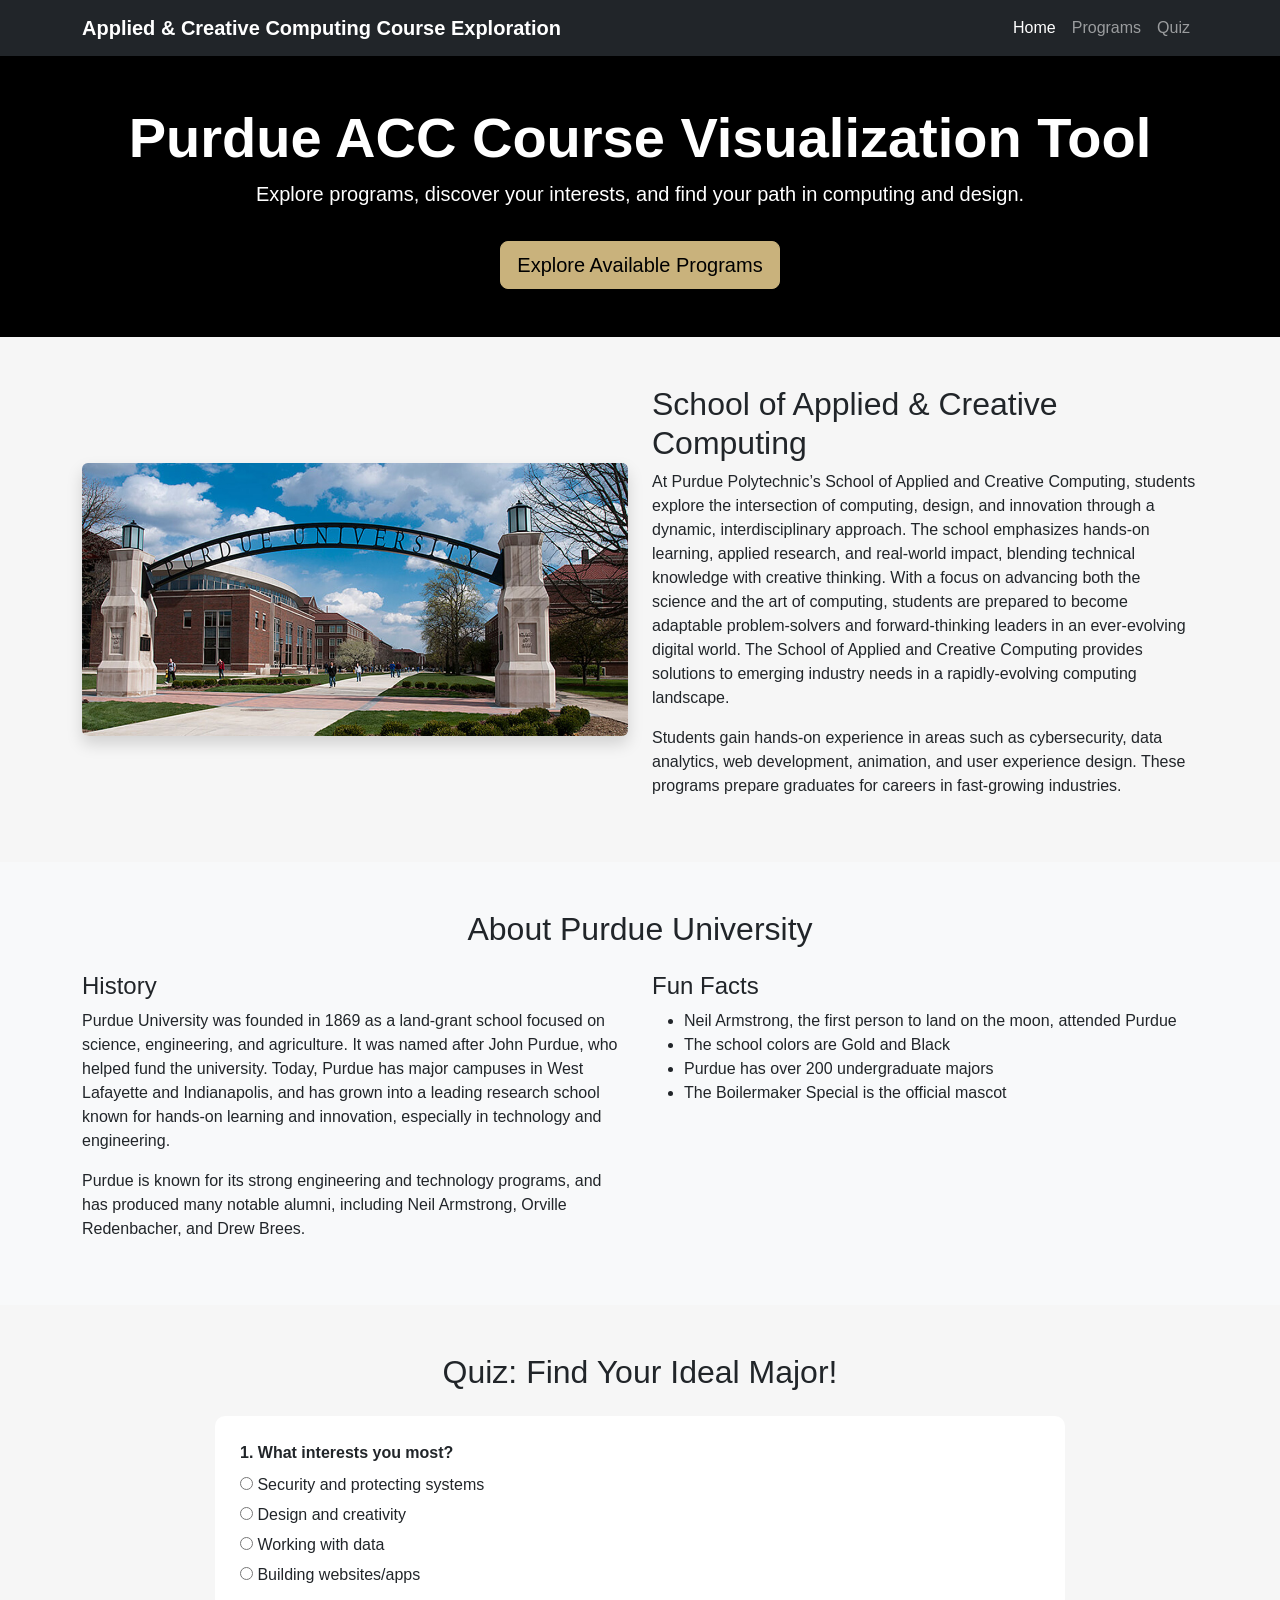
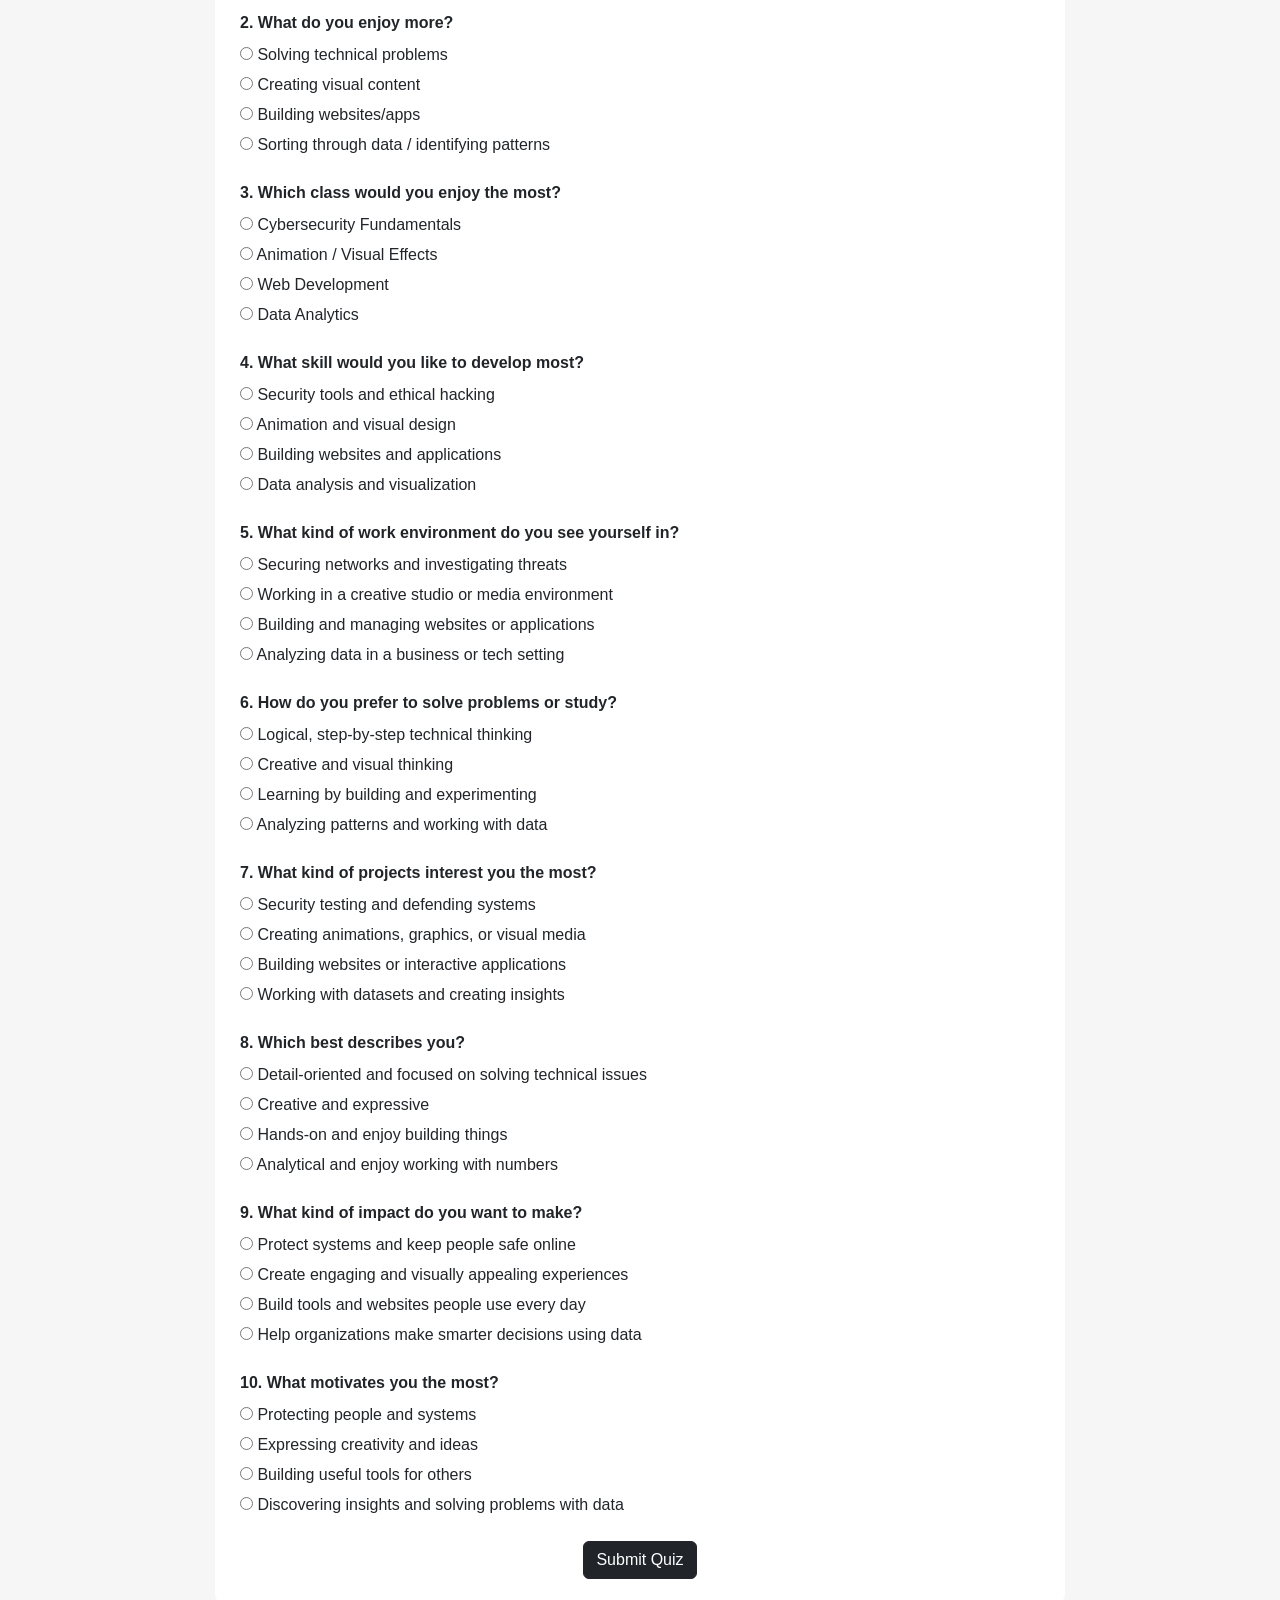
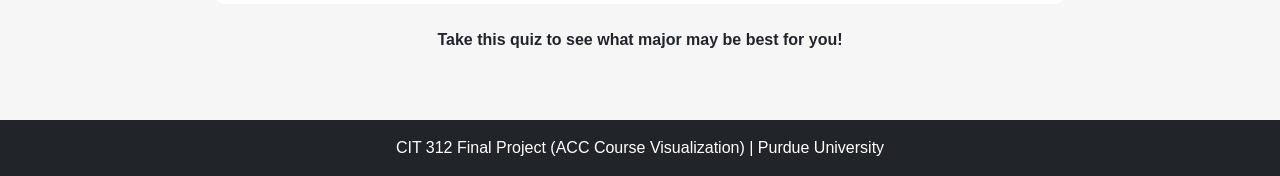
==== index.html @ 46ee0a40 "Final" ====
<!doctype html>
    <html lang="en">
    <head>
    <meta charset="utf-8">
    <meta name="viewport" content="width=device-width, initial-scale=1">
    <title>Purdue ACC Programs | Home</title>

    <link href="https://cdn.jsdelivr.net/npm/bootstrap@5.3.3/dist/css/bootstrap.min.css" rel="stylesheet">

    <link rel="stylesheet" href="styles.css">

    <!-- Favicon -->
    <link rel="icon" type="image/png" href="images/favicon.png">
    </head>

    <body>

    <header>
    <nav class="navbar navbar-expand-lg navbar-dark bg-dark" aria-label="Main navigation">
        <div class="container">
        <a class="navbar-brand" href="index.html">Applied & Creative Computing Course Exploration</a>

        <button class="navbar-toggler" type="button" data-bs-toggle="collapse" data-bs-target="#navMenu"
            aria-controls="navMenu" aria-expanded="false" aria-label="Toggle navigation">
            <span class="navbar-toggler-icon"></span>
        </button>

        <div class="collapse navbar-collapse" id="navMenu">
            <ul class="navbar-nav ms-auto">
            <li class="nav-item"><a class="nav-link active" href="index.html">Home</a></li>
            <li class="nav-item"><a class="nav-link" href="programs.html">Programs</a></li>
            <li class="nav-item"><a class="nav-link" href="#quiz">Quiz</a></li>
            </ul>
        </div>
        </div>
    </nav>
    </header>

    <main>

    <!--hero-->
    <section class="hero text-white text-center py-5">
    <div class="container">
        <h1 class="display-4 fw-bold">Purdue ACC Course Visualization Tool</h1>
        <p class="lead">
        Explore programs, discover your interests, and find your path in computing and design.
        </p>
        <a href="programs.html" class="btn btn-warning btn-lg mt-3">Explore Available Programs</a>
    </div>
    </section>

    <!--About ACC -->
    <section class="py-5">
    <div class="container">
        <div class="row align-items-center">

        <div class="col-md-6">
            <img src="images/purdue_campus.jpg" class="img-fluid rounded shadow"
            alt="campus">
        </div>

        <div class="col-md-6">
            <h2>School of Applied & Creative Computing</h2>
            <p>
            At Purdue Polytechnic’s School of Applied and Creative Computing, students explore the intersection of computing, design, 
            and innovation through a dynamic, interdisciplinary approach. The school emphasizes hands-on learning, applied research, and real-world impact, 
            blending technical knowledge with creative thinking. With a focus on advancing both the science and the art of computing, students are prepared to become adaptable problem-solvers and 
            forward-thinking leaders in an ever-evolving digital world. The School of 
            Applied and Creative Computing provides solutions to emerging industry needs in a rapidly-evolving computing landscape.
            </p>
            <p>
            Students gain hands-on experience in areas such as cybersecurity, data analytics,
            web development, animation, and user experience design. These programs prepare
            graduates for careers in fast-growing industries.
            </p>
        </div>

        </div>
    </div>
    </section>

    <!--History of Purdue Section-->
    <section class="py-5 bg-light">
    <div class="container">
        <h2 class="text-center mb-4">About Purdue University</h2>

        <div class="row">

        <div class="col-md-6">
            <h4>History</h4>
            <p>
            Purdue University was founded in 1869 as a land-grant school focused on science, engineering, and agriculture. 
            It was named after John Purdue, who helped fund the university. Today, Purdue has major campuses in West Lafayette and Indianapolis, and has grown into a leading 
            research school known for hands-on learning and innovation, especially in technology and engineering.
            </p>
            <p>
            Purdue is known for its strong engineering and technology programs,
            and has produced many notable alumni, including Neil Armstrong, Orville Redenbacher, and Drew Brees.
            </p>
        </div>

        <div class="col-md-6">
            <h4>Fun Facts</h4>
            <ul>
            <li>Neil Armstrong, the first person to land on the moon, attended Purdue</li>
            <li>The school colors are Gold and Black</li>
            <li>Purdue has over 200 undergraduate majors</li>
            <li>The Boilermaker Special is the official mascot</li>
            </ul>
        </div>

        </div>
    </div>
    </section>

    <!-- QUIZ -->
    <section id="quiz" class="py-5">
    <div class="container">
        <h2 class="text-center mb-4">Quiz: Find Your Ideal Major!</h2>

        <form id="quizForm">

            <!-- Q1 -->
            <div class="mb-4">
                <label class="form-label">1. What interests you most?</label>
                <div>
                    <label class="d-block">
                        <input type="radio" name="q1" value="cyber" required> Security and protecting systems
                        </label>
                        <label class="d-block">
                        <input type="radio" name="q1" value="design"> Design and creativity
                        </label>
                        <label class="d-block">
                        <input type="radio" name="q1" value="data"> Working with data
                        </label>
                        <label class="d-block">
                        <input type="radio" name="q1" value="web"> Building websites/apps
                    </label>
                </div>
            </div>

            <!-- Q2 -->
            <div class="mb-4">
                <label class="form-label">2. What do you enjoy more?</label>
                <div>
                    <label class="d-block">
                        <input type="radio" name="q2" value="cyber" required> Solving technical problems
                        </label>
                        <label class="d-block">
                        <input type="radio" name="q2" value="design"> Creating visual content
                        </label>
                        <label class="d-block">
                        <input type="radio" name="q2" value="web"> Building websites/apps
                        </label>
                        <label class="d-block">
                        <input type="radio" name="q2" value="data"> Sorting through data / identifying patterns
                    </label>
                </div>
            </div>

            <!-- Q3 -->
            <div class="mb-4">
                <label class="form-label">3. Which class would you enjoy the most?</label>
                <div>
                    <label class="d-block">
                        <input type="radio" name="q3" value="cyber" required> Cybersecurity Fundamentals
                        </label>
                        <label class="d-block">
                        <input type="radio" name="q3" value="design"> Animation / Visual Effects
                        </label>
                        <label class="d-block">
                        <input type="radio" name="q3" value="web"> Web Development
                        </label>
                        <label class="d-block">
                        <input type="radio" name="q3" value="data"> Data Analytics
                    </label>
                </div>
            </div>

            <!-- Q4 -->
            <div class="mb-4">
                <label class="form-label">4. What skill would you like to develop most?</label>
                <div>
                    <label class="d-block">
                        <input type="radio" name="q4" value="cyber" required> Security tools and ethical hacking
                        </label>
                        <label class="d-block">
                        <input type="radio" name="q4" value="design"> Animation and visual design
                        </label>
                        <label class="d-block">
                        <input type="radio" name="q4" value="web"> Building websites and applications
                        </label>
                        <label class="d-block">
                        <input type="radio" name="q4" value="data"> Data analysis and visualization
                    </label>
                </div>
            </div>

            <!-- Q5 -->
            <div class="mb-4">
                <label class="form-label">5. What kind of work environment do you see yourself in?</label>
                <div>
                    <label class="d-block">
                        <input type="radio" name="q5" value="cyber" required> Securing networks and investigating threats
                        </label>
                        <label class="d-block">
                        <input type="radio" name="q5" value="design"> Working in a creative studio or media environment
                        </label>
                        <label class="d-block">
                        <input type="radio" name="q5" value="web"> Building and managing websites or applications
                        </label>
                        <label class="d-block">
                        <input type="radio" name="q5" value="data"> Analyzing data in a business or tech setting
                    </label>
                </div>
            </div>

            <!-- Q6 -->
            <div class="mb-4">
                <label class="form-label">6. How do you prefer to solve problems or study?</label>
                <div>
                    <label class="d-block">
                        <input type="radio" name="q6" value="cyber" required> Logical, step-by-step technical thinking
                        </label>
                        <label class="d-block">
                        <input type="radio" name="q6" value="design"> Creative and visual thinking
                        </label>
                        <label class="d-block">
                        <input type="radio" name="q6" value="web"> Learning by building and experimenting
                        </label>
                        <label class="d-block">
                        <input type="radio" name="q6" value="data"> Analyzing patterns and working with data
                    </label>
                </div>
            </div>

            <!-- Q7 -->
            <div class="mb-4">
                <label class="form-label">7. What kind of projects interest you the most?</label>
                <div>
                    <label class="d-block">
                        <input type="radio" name="q7" value="cyber" required> Security testing and defending systems
                        </label>
                        <label class="d-block">
                        <input type="radio" name="q7" value="design"> Creating animations, graphics, or visual media
                        </label>
                        <label class="d-block">
                        <input type="radio" name="q7" value="web"> Building websites or interactive applications
                        </label>
                        <label class="d-block">
                        <input type="radio" name="q7" value="data"> Working with datasets and creating insights
                    </label>
                </div>
            </div>

            <!-- Q8 -->
            <div class="mb-4">
                <label class="form-label">8. Which best describes you?</label>
                <div>
                    <label class="d-block">
                        <input type="radio" name="q8" value="cyber" required> Detail-oriented and focused on solving technical issues
                        </label>
                        <label class="d-block">
                        <input type="radio" name="q8" value="design"> Creative and expressive
                        </label>
                        <label class="d-block">
                        <input type="radio" name="q8" value="web"> Hands-on and enjoy building things
                        </label>
                        <label class="d-block">
                        <input type="radio" name="q8" value="data"> Analytical and enjoy working with numbers
                    </label>
                </div>
            </div>

            <!-- Q9 -->
            <div class="mb-4">
                <label class="form-label">9. What kind of impact do you want to make?</label>
                <div>
                    <label class="d-block">
                        <input type="radio" name="q9" value="cyber" required> Protect systems and keep people safe online
                        </label>
                        <label class="d-block">
                        <input type="radio" name="q9" value="design"> Create engaging and visually appealing experiences
                        </label>
                        <label class="d-block">
                        <input type="radio" name="q9" value="web"> Build tools and websites people use every day
                        </label>
                        <label class="d-block">
                        <input type="radio" name="q9" value="data"> Help organizations make smarter decisions using data
                    </label>
                </div>
            </div>

            <!-- Q10 -->
            <div class="mb-4">
                <label class="form-label">10. What motivates you the most?</label>
                <div>
                    <label class="d-block">
                        <input type="radio" name="q10" value="cyber" required> Protecting people and systems
                        </label>
                        <label class="d-block">
                        <input type="radio" name="q10" value="design"> Expressing creativity and ideas
                        </label>
                        <label class="d-block">
                        <input type="radio" name="q10" value="web"> Building useful tools for others
                        </label>
                        <label class="d-block">
                        <input type="radio" name="q10" value="data"> Discovering insights and solving problems with data
                    </label>
                </div>
            </div>

            <div class="text-center">
                <button type="button" class="btn btn-dark" onclick="calculateResult()">
                    Submit Quiz
                </button>
            </div>
        </form>

<div id="result" class="mt-4 text-center fw-bold">
    Take this quiz to see what major may be best for you!
</div>

    </div>
    </section>

    </main>

    <footer class="bg-dark text-white text-center py-3">
    <p class="mb-0">CIT 312 Final Project (ACC Course Visualization) | Purdue University</p>
    </footer>

    <script src="https://cdn.jsdelivr.net/npm/bootstrap@5.3.3/dist/js/bootstrap.bundle.min.js"></script>

    <script src="script.js"></script>

    </body>
    </html>
---- styles.css ----
body {
    font-family: Arial, Helvetica, sans-serif;
    background-color: #f6f6f6;
    }

    .hero,
    .program-hero {
    background-color: #000000;
    }

    .navbar-brand {
    font-weight: bold;
    }

    .btn-warning {
    background-color: #c9b27c;
    border-color: #c9b27c;
    color: #000000;
    }

    .btn-warning:hover {
    background-color: #b8a36f;
    border-color: #b8a36f;
    color: #000000;
    }

    img {
    max-width: 100%;
    }

    #quizForm {
    max-width: 850px;
    margin: auto;
    background-color: white;
    padding: 25px;
    border-radius: 10px;
    }

    .form-label {
    font-weight: bold;
    }

    label.d-block {
    margin-bottom: 6px;
    }

    #result {
    max-width: 850px;
    margin: auto;
    }

    .program-img {
    width: 100%;
    height: 165px;
    object-fit: cover;
    border-radius: 8px;
    margin-bottom: 15px;
    }

    .flip-card {
    height: 420px;
    perspective: 1000px;
    margin-bottom: 20px;
    }

    .flip-card-inner {
    position: relative;
    width: 100%;
    height: 100%;
    transition: transform 0.6s;
    transform-style: preserve-3d;
    }

    .flip-card:hover .flip-card-inner {
    transform: rotateY(180deg);
    }

    .flip-card-front,
    .flip-card-back {
    position: absolute;
    width: 100%;
    height: 100%;
    padding: 18px;
    border-radius: 10px;
    backface-visibility: hidden;
    background-color: white;
    border: 1px solid #dddddd;
    }

    .flip-card-front {
    text-align: center;
    }

    .flip-card-back {
    transform: rotateY(180deg);
    overflow-y: auto;
    background-color: #f8f8f8;
    }

    .flip-card h3 {
    font-size: 1.2rem;
    }

    .flip-card h4 {
    font-size: 1.1rem;
    }

    .flip-card ul {
    padding-left: 20px;
    }

    footer {
    margin-top: 20px;
    }
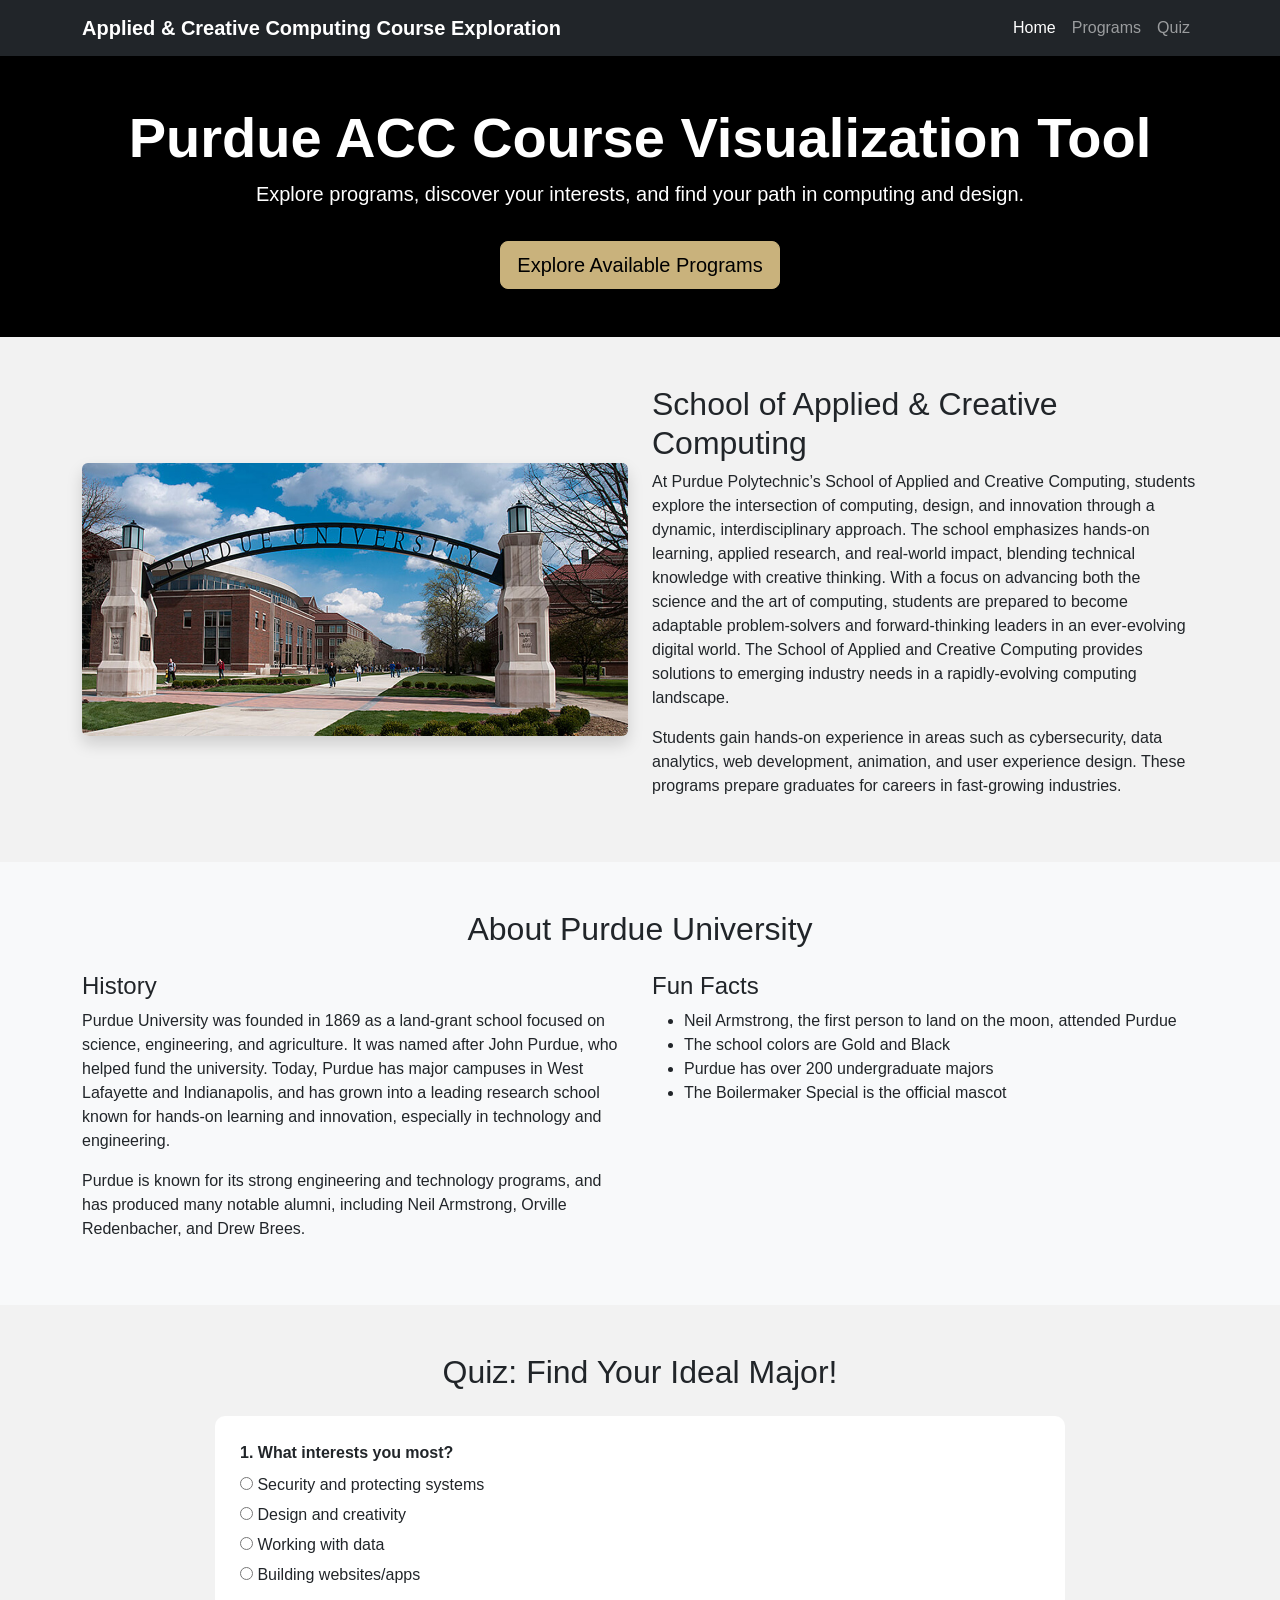
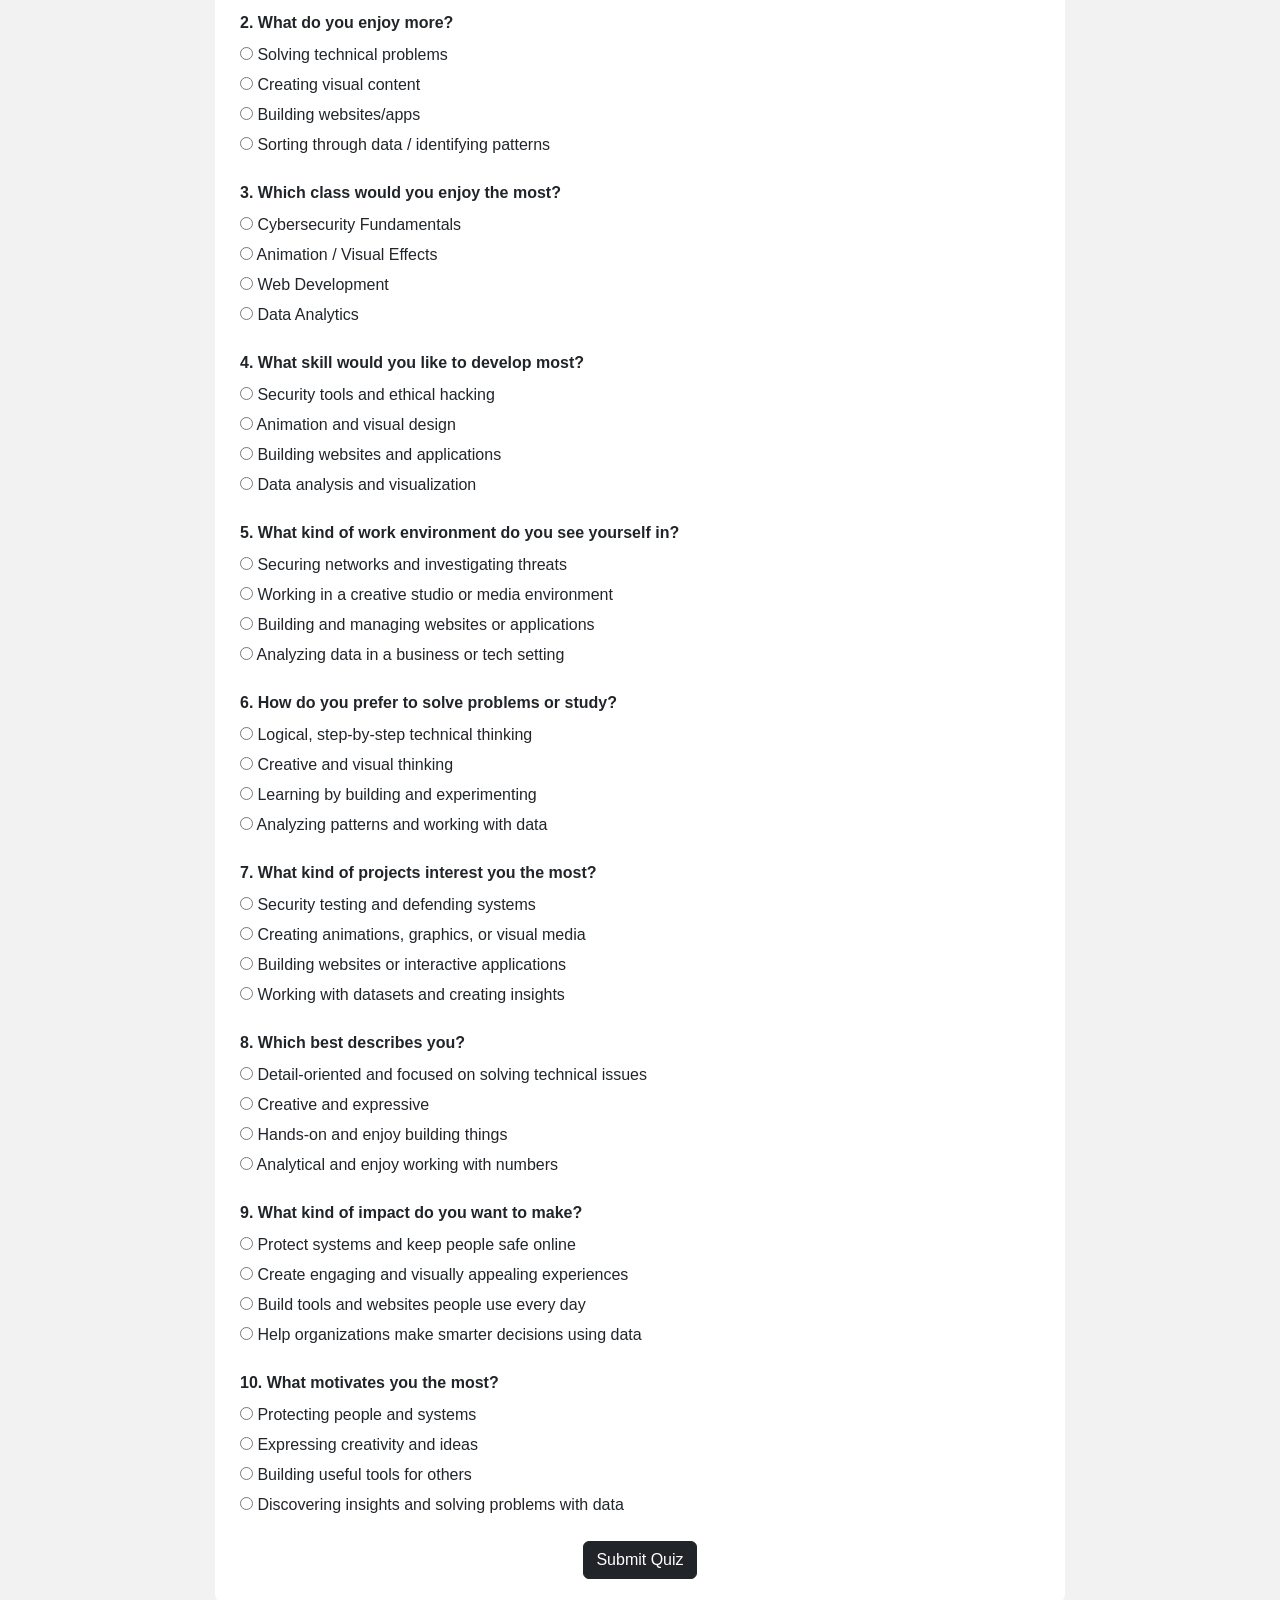
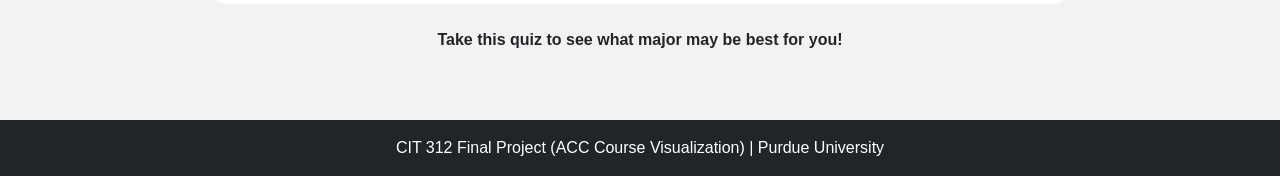
==== commit df9319bc: "changes" ====
--- a/index.html
+++ b/index.html
@@ -10,7 +10,7 @@
     <link rel="stylesheet" href="styles.css">
 
     <!-- Favicon -->
-    <link rel="icon" type="image/png" href="images/favicon.png">
+    <link rel="icon" type="image/png" href="images/favicon.ico">
     </head>
 
     <body>
--- a/styles.css
+++ b/styles.css
@@ -1,6 +1,6 @@
     body {
     font-family: Arial, Helvetica, sans-serif;
-    background-color: #f6f6f6;
+    background-color: #f2f2f2;
     }
 
     .hero,
@@ -84,7 +84,8 @@
     border-radius: 10px;
     backface-visibility: hidden;
     background-color: white;
-    border: 1px solid #dddddd;
+    border: 1px solid #cfcfcf;
+    box-shadow: 0 4px 10px rgba(0, 0, 0, 0.15);
     }
 
     .flip-card-front {
@@ -94,15 +95,21 @@
     .flip-card-back {
     transform: rotateY(180deg);
     overflow-y: auto;
-    background-color: #f8f8f8;
+    background-color: #f3f3f3;
     }
 
     .flip-card h3 {
-    font-size: 1.2rem;
+    font-size: 1.3rem;
+    font-weight: 700;
+    text-align: center;
+    margin-top: 10px;
     }
 
     .flip-card h4 {
-    font-size: 1.1rem;
+    font-size: 1.3rem;
+    text-align: center;
+    font-weight: 600;
+    margin-bottom: 10px;
     }
 
     .flip-card ul {
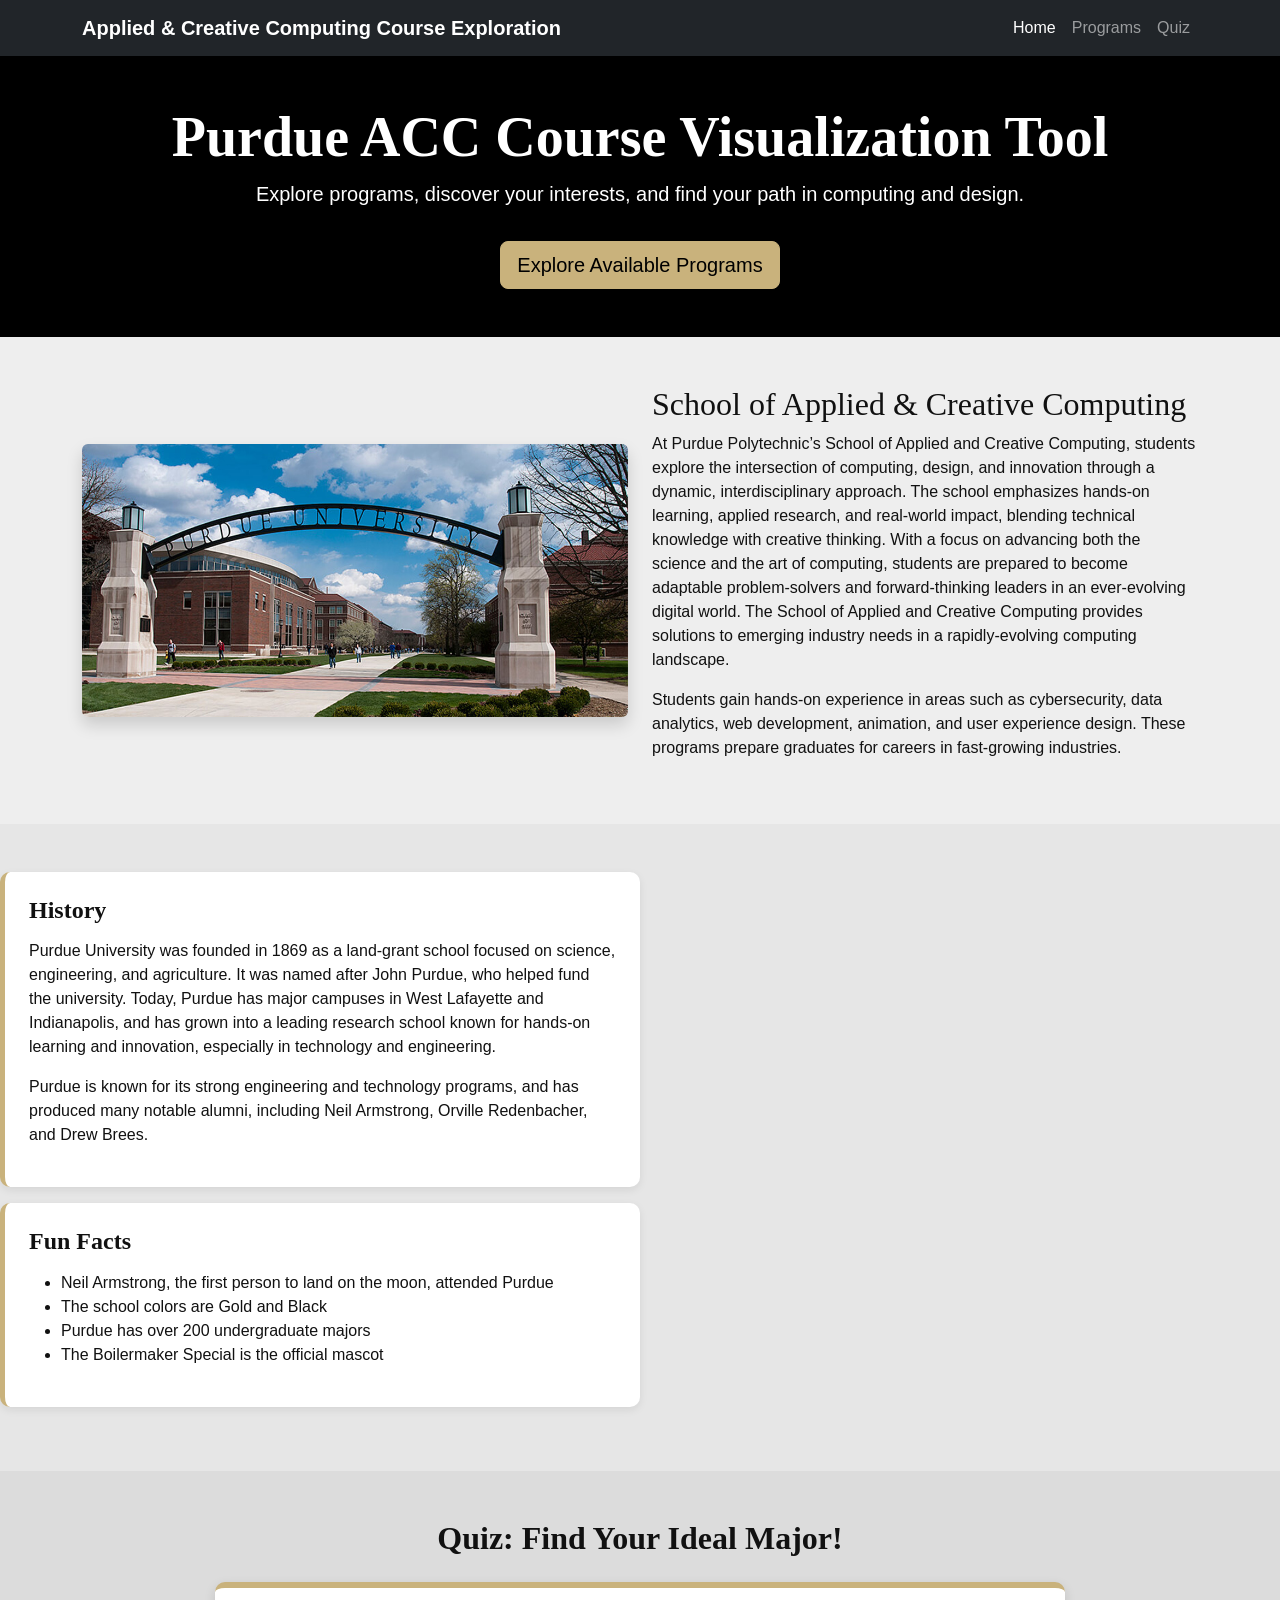
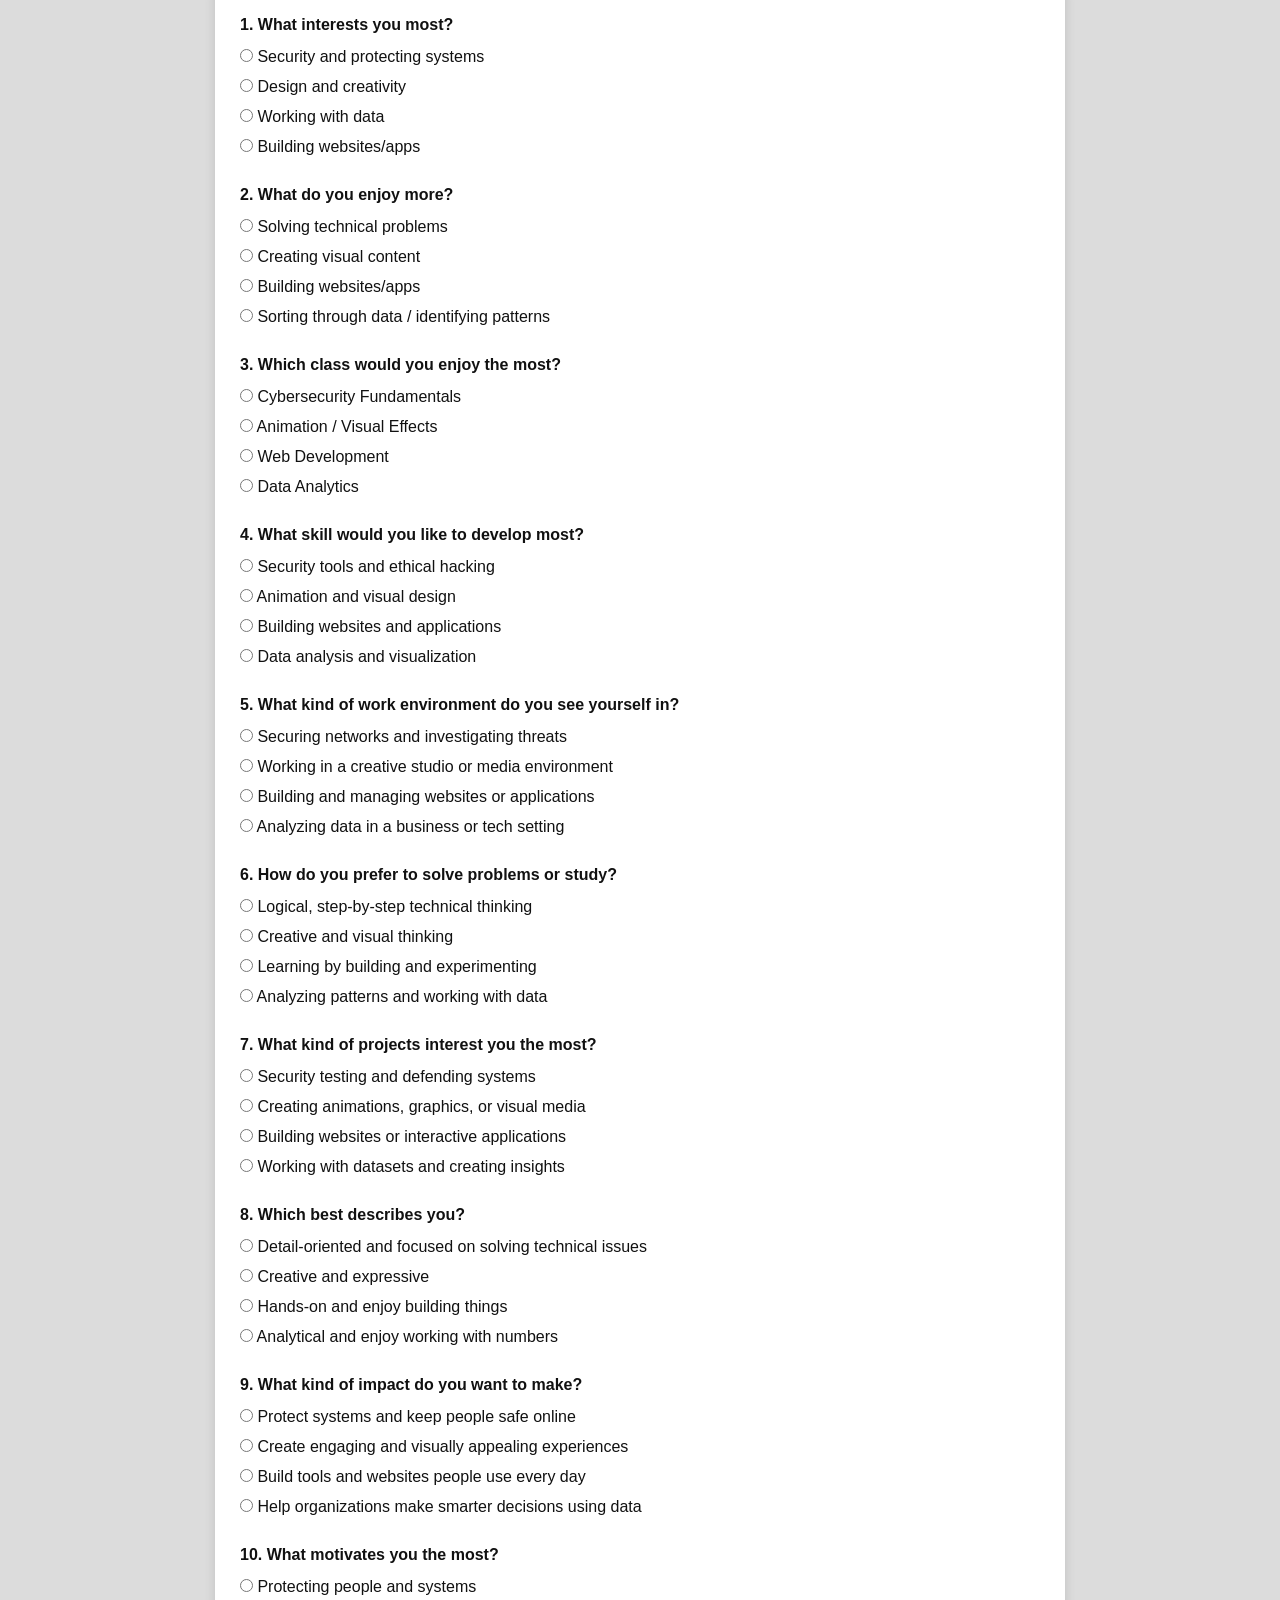
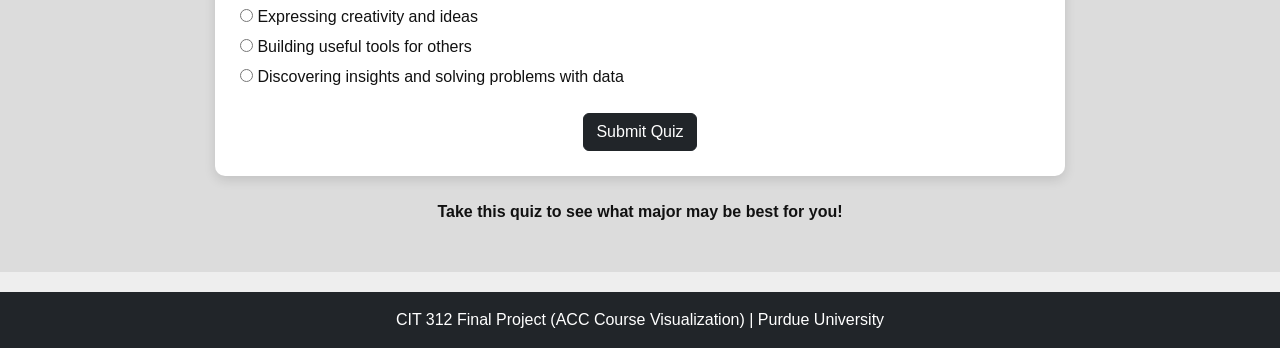
==== commit 52ee639e: "needs outlines" ====
--- a/index.html
+++ b/index.html
@@ -81,36 +81,32 @@
 
     <!--History of Purdue Section-->
     <section class="py-5 bg-light">
-    <div class="container">
-        <h2 class="text-center mb-4">About Purdue University</h2>
-
-        <div class="row">
-
-        <div class="col-md-6">
-            <h4>History</h4>
-            <p>
-            Purdue University was founded in 1869 as a land-grant school focused on science, engineering, and agriculture. 
-            It was named after John Purdue, who helped fund the university. Today, Purdue has major campuses in West Lafayette and Indianapolis, and has grown into a leading 
-            research school known for hands-on learning and innovation, especially in technology and engineering.
-            </p>
-            <p>
-            Purdue is known for its strong engineering and technology programs,
-            and has produced many notable alumni, including Neil Armstrong, Orville Redenbacher, and Drew Brees.
-            </p>
-        </div>
-
-        <div class="col-md-6">
-            <h4>Fun Facts</h4>
-            <ul>
-            <li>Neil Armstrong, the first person to land on the moon, attended Purdue</li>
-            <li>The school colors are Gold and Black</li>
-            <li>Purdue has over 200 undergraduate majors</li>
-            <li>The Boilermaker Special is the official mascot</li>
-            </ul>
-        </div>
-
-        </div>
-    </div>
+        <div class="col-md-6 mb-3">
+            <div class="info-box">
+                <h4>History</h4>
+                <p>
+                Purdue University was founded in 1869 as a land-grant school focused on science, engineering, and agriculture. 
+                It was named after John Purdue, who helped fund the university. Today, Purdue has major campuses in West Lafayette and Indianapolis, and has grown into a leading 
+                research school known for hands-on learning and innovation, especially in technology and engineering.
+                </p>
+                <p>
+                Purdue is known for its strong engineering and technology programs,
+                and has produced many notable alumni, including Neil Armstrong, Orville Redenbacher, and Drew Brees.
+                </p>
+            </div>
+        </div>
+
+        <div class="col-md-6 mb-3">
+            <div class="info-box">
+                <h4>Fun Facts</h4>
+                <ul>
+                    <li>Neil Armstrong, the first person to land on the moon, attended Purdue</li>
+                    <li>The school colors are Gold and Black</li>
+                    <li>Purdue has over 200 undergraduate majors</li>
+                    <li>The Boilermaker Special is the official mascot</li>
+                </ul>
+            </div>
+        </div>
     </section>
 
     <!-- QUIZ -->
--- a/styles.css
+++ b/styles.css
@@ -1,6 +1,15 @@
     body {
     font-family: Arial, Helvetica, sans-serif;
-    background-color: #f2f2f2;
+    background-color: #eeeeee;
+    color: #111111;
+    }
+
+    h1, h2, h3, h4 {
+    font-family: Georgia, "Times New Roman", serif;
+    }
+
+    p, li, label {
+    font-family: Arial, Helvetica, sans-serif;
     }
 
     .hero,
@@ -28,12 +37,41 @@
     max-width: 100%;
     }
 
+    .bg-light {
+    background-color: #e6e6e6 !important;
+    }
+
+    .info-box {
+    background-color: white;
+    padding: 24px;
+    border-radius: 10px;
+    border-left: 5px solid #c9b27c;
+    height: 100%;
+    box-shadow: 0 3px 8px rgba(0, 0, 0, 0.08);
+    }
+
+    .info-box h4 {
+    font-weight: bold;
+    margin-bottom: 15px;
+    }
+
+    #quiz {
+    background-color: #dcdcdc;
+    }
+
+    #quiz h2 {
+    font-weight: bold;
+    margin-bottom: 25px;
+    }
+
     #quizForm {
     max-width: 850px;
     margin: auto;
     background-color: white;
     padding: 25px;
     border-radius: 10px;
+    border-top: 6px solid #c9b27c;
+    box-shadow: 0 4px 12px rgba(0, 0, 0, 0.12);
     }
 
     .form-label {
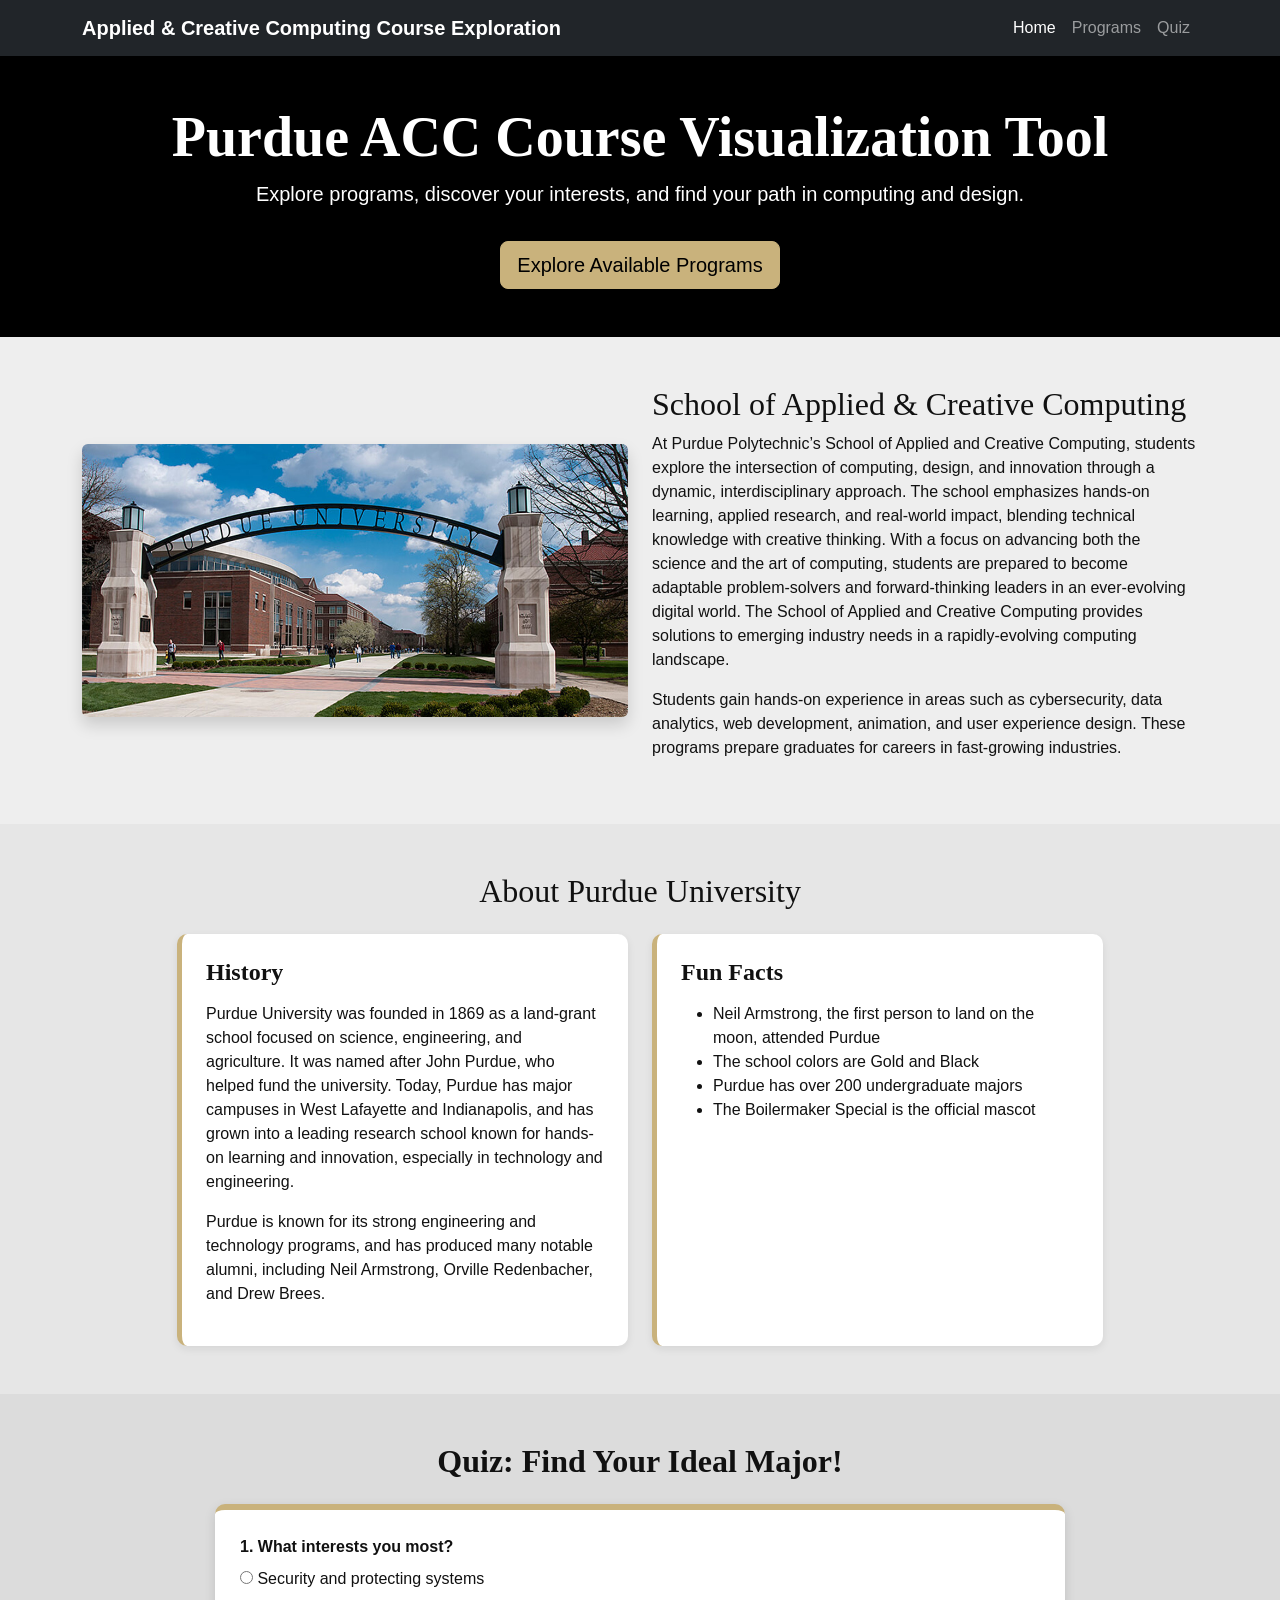
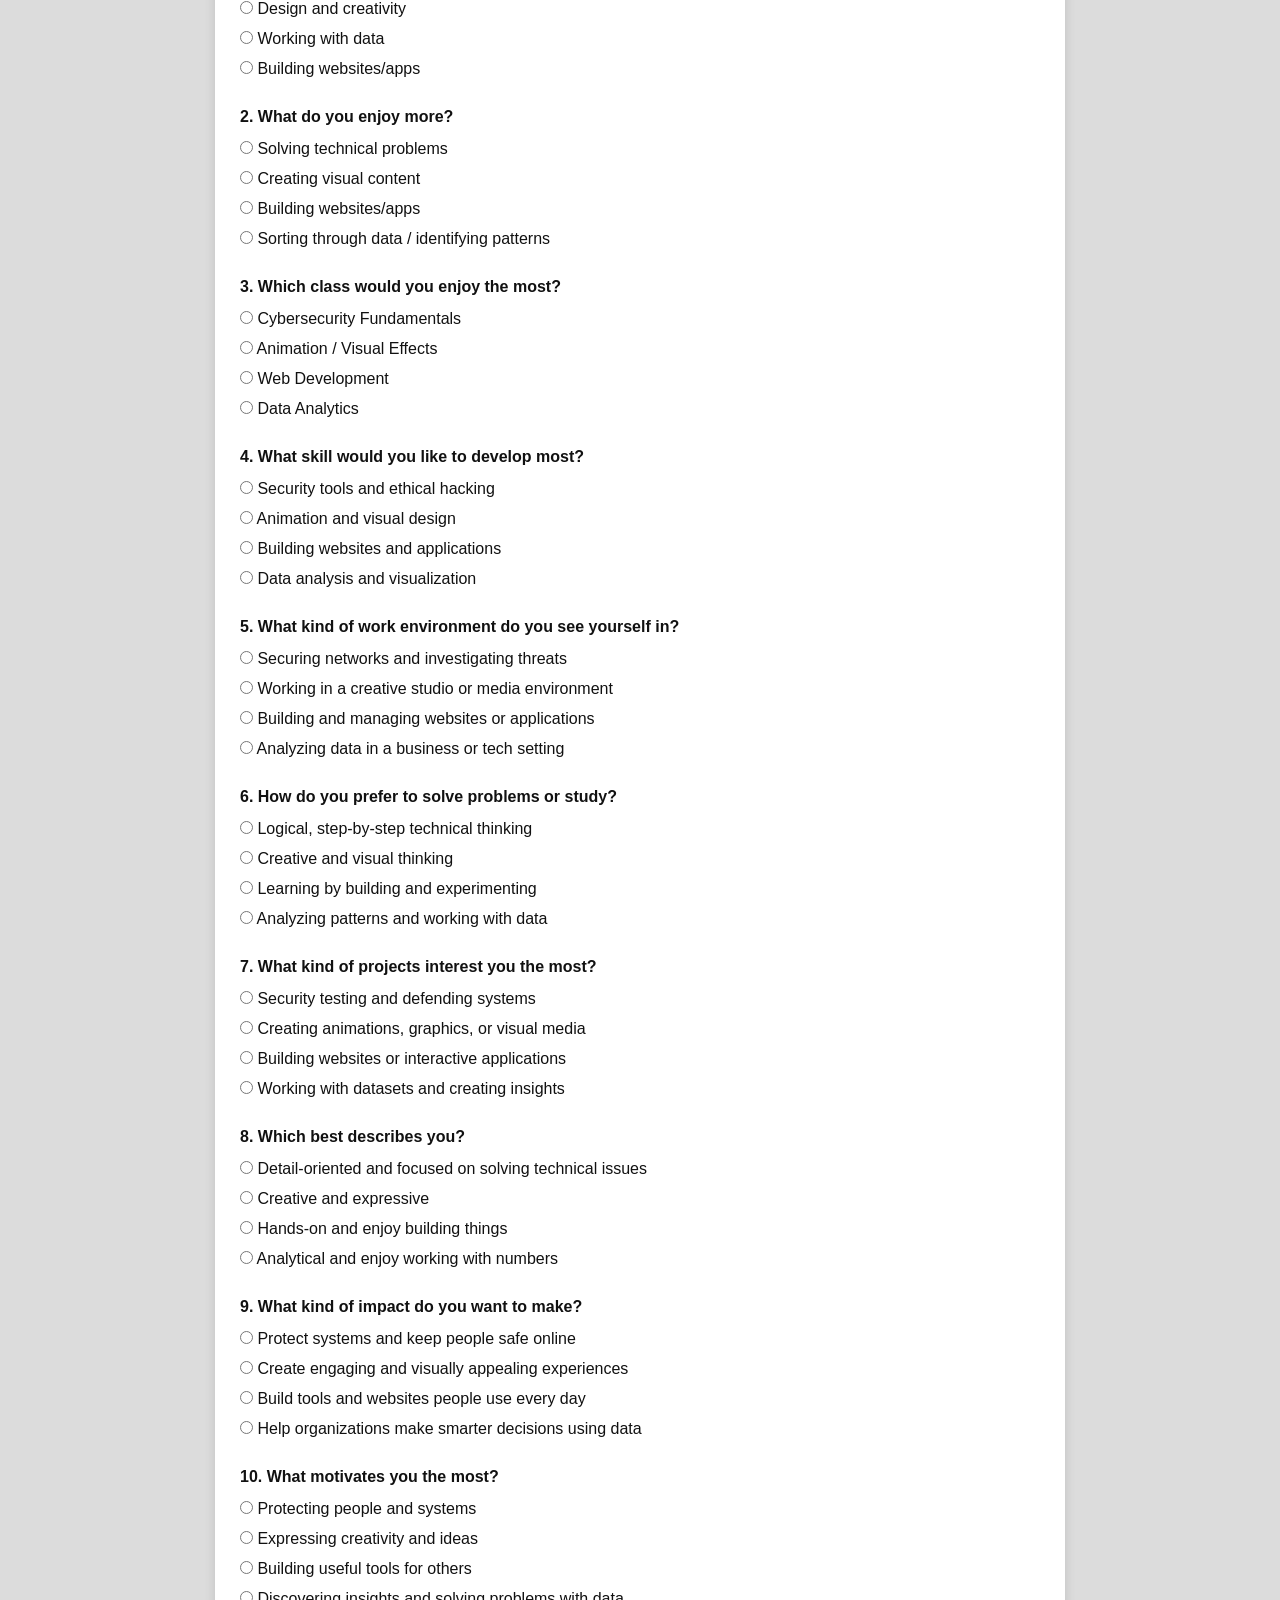
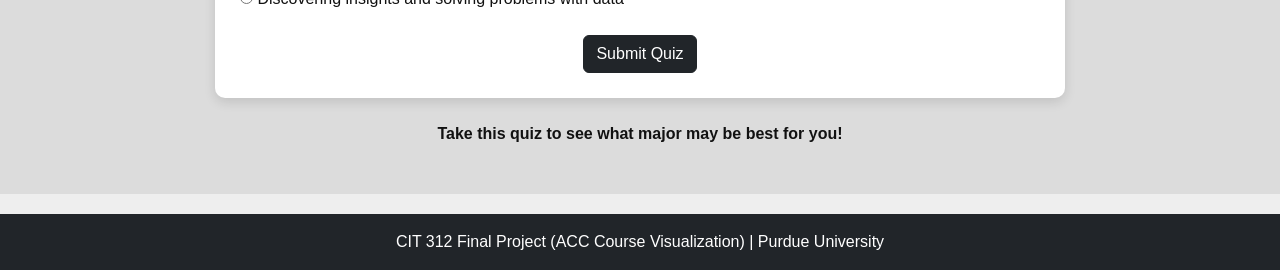
==== commit 04df5174: "spacing" ====
--- a/index.html
+++ b/index.html
@@ -1,334 +1,425 @@
-    <!doctype html>
-    <html lang="en">
+<!doctype html>
+<html lang="en">
     <head>
-    <meta charset="utf-8">
-    <meta name="viewport" content="width=device-width, initial-scale=1">
-    <title>Purdue ACC Programs | Home</title>
-
-    <link href="https://cdn.jsdelivr.net/npm/bootstrap@5.3.3/dist/css/bootstrap.min.css" rel="stylesheet">
-
-    <link rel="stylesheet" href="styles.css">
-
-    <!-- Favicon -->
-    <link rel="icon" type="image/png" href="images/favicon.ico">
+        <meta charset="utf-8" />
+        <meta name="viewport" content="width=device-width, initial-scale=1" />
+        <title>Purdue ACC Programs | Home</title>
+
+        <link
+        href="https://cdn.jsdelivr.net/npm/bootstrap@5.3.3/dist/css/bootstrap.min.css"
+        rel="stylesheet"
+        />
+
+        <link rel="stylesheet" href="styles.css" />
+
+        <link rel="icon" type="image/png" href="images/favicon.ico" />
     </head>
 
     <body>
-
-    <header>
-    <nav class="navbar navbar-expand-lg navbar-dark bg-dark" aria-label="Main navigation">
-        <div class="container">
-        <a class="navbar-brand" href="index.html">Applied & Creative Computing Course Exploration</a>
-
-        <button class="navbar-toggler" type="button" data-bs-toggle="collapse" data-bs-target="#navMenu"
-            aria-controls="navMenu" aria-expanded="false" aria-label="Toggle navigation">
-            <span class="navbar-toggler-icon"></span>
-        </button>
-
-        <div class="collapse navbar-collapse" id="navMenu">
-            <ul class="navbar-nav ms-auto">
-            <li class="nav-item"><a class="nav-link active" href="index.html">Home</a></li>
-            <li class="nav-item"><a class="nav-link" href="programs.html">Programs</a></li>
-            <li class="nav-item"><a class="nav-link" href="#quiz">Quiz</a></li>
-            </ul>
-        </div>
-        </div>
-    </nav>
-    </header>
-
-    <main>
-
-    <!--hero-->
-    <section class="hero text-white text-center py-5">
-    <div class="container">
-        <h1 class="display-4 fw-bold">Purdue ACC Course Visualization Tool</h1>
-        <p class="lead">
-        Explore programs, discover your interests, and find your path in computing and design.
-        </p>
-        <a href="programs.html" class="btn btn-warning btn-lg mt-3">Explore Available Programs</a>
-    </div>
-    </section>
-
-    <!--About ACC -->
-    <section class="py-5">
-    <div class="container">
-        <div class="row align-items-center">
-
-        <div class="col-md-6">
-            <img src="images/purdue_campus.jpg" class="img-fluid rounded shadow"
-            alt="campus">
-        </div>
-
-        <div class="col-md-6">
-            <h2>School of Applied & Creative Computing</h2>
-            <p>
-            At Purdue Polytechnic’s School of Applied and Creative Computing, students explore the intersection of computing, design, 
-            and innovation through a dynamic, interdisciplinary approach. The school emphasizes hands-on learning, applied research, and real-world impact, 
-            blending technical knowledge with creative thinking. With a focus on advancing both the science and the art of computing, students are prepared to become adaptable problem-solvers and 
-            forward-thinking leaders in an ever-evolving digital world. The School of 
-            Applied and Creative Computing provides solutions to emerging industry needs in a rapidly-evolving computing landscape.
+        <header>
+        <nav
+            class="navbar navbar-expand-lg navbar-dark bg-dark"
+            aria-label="Main navigation">
+
+            <div class="container">
+            <a class="navbar-brand" href="index.html"
+                >Applied & Creative Computing Course Exploration</a>
+
+            <button
+                class="navbar-toggler"
+                type="button"
+                data-bs-toggle="collapse"
+                data-bs-target="#navMenu"
+                aria-controls="navMenu"
+                aria-expanded="false"
+                aria-label="Toggle navigation">
+                <span class="navbar-toggler-icon"></span>
+            </button>
+
+            <div class="collapse navbar-collapse" id="navMenu">
+                <ul class="navbar-nav ms-auto">
+                <li class="nav-item">
+                    <a class="nav-link active" href="index.html">Home</a>
+                </li>
+                <li class="nav-item">
+                    <a class="nav-link" href="programs.html">Programs</a>
+                </li>
+                <li class="nav-item">
+                    <a class="nav-link" href="#quiz">Quiz</a>
+                </li>
+                </ul>
+            </div>
+            </div>
+        </nav>
+        </header>
+
+        <main>
+        <!--hero-->
+        <section class="hero text-white text-center py-5">
+            <div class="container">
+            <h1 class="display-4 fw-bold">
+                Purdue ACC Course Visualization Tool
+            </h1>
+            <p class="lead">
+                Explore programs, discover your interests, and find your path in
+                computing and design.
             </p>
-            <p>
-            Students gain hands-on experience in areas such as cybersecurity, data analytics,
-            web development, animation, and user experience design. These programs prepare
-            graduates for careers in fast-growing industries.
-            </p>
-        </div>
-
-        </div>
-    </div>
-    </section>
-
-    <!--History of Purdue Section-->
-    <section class="py-5 bg-light">
-        <div class="col-md-6 mb-3">
-            <div class="info-box">
-                <h4>History</h4>
+            <a href="programs.html" class="btn btn-warning btn-lg mt-3"
+                >Explore Available Programs</a
+            >
+            </div>
+        </section>
+
+        <section class="py-5">
+            <div class="container">
+            <div class="row align-items-center">
+                <div class="col-md-6">
+                <img
+                    src="images/purdue_campus.jpg"
+                    class="img-fluid rounded shadow"
+                    alt="campus"
+                />
+                </div>
+
+                <div class="col-md-6">
+                <h2>School of Applied & Creative Computing</h2>
                 <p>
-                Purdue University was founded in 1869 as a land-grant school focused on science, engineering, and agriculture. 
-                It was named after John Purdue, who helped fund the university. Today, Purdue has major campuses in West Lafayette and Indianapolis, and has grown into a leading 
-                research school known for hands-on learning and innovation, especially in technology and engineering.
+                    At Purdue Polytechnic’s School of Applied and Creative
+                    Computing, students explore the intersection of computing,
+                    design, and innovation through a dynamic, interdisciplinary
+                    approach. The school emphasizes hands-on learning, applied
+                    research, and real-world impact, blending technical knowledge
+                    with creative thinking. With a focus on advancing both the
+                    science and the art of computing, students are prepared to
+                    become adaptable problem-solvers and forward-thinking leaders in
+                    an ever-evolving digital world. The School of Applied and
+                    Creative Computing provides solutions to emerging industry needs
+                    in a rapidly-evolving computing landscape.
                 </p>
                 <p>
-                Purdue is known for its strong engineering and technology programs,
-                and has produced many notable alumni, including Neil Armstrong, Orville Redenbacher, and Drew Brees.
+                    Students gain hands-on experience in areas such as
+                    cybersecurity, data analytics, web development, animation, and
+                    user experience design. These programs prepare graduates for
+                    careers in fast-growing industries.
                 </p>
-            </div>
-        </div>
-
-        <div class="col-md-6 mb-3">
-            <div class="info-box">
-                <h4>Fun Facts</h4>
-                <ul>
-                    <li>Neil Armstrong, the first person to land on the moon, attended Purdue</li>
-                    <li>The school colors are Gold and Black</li>
-                    <li>Purdue has over 200 undergraduate majors</li>
-                    <li>The Boilermaker Special is the official mascot</li>
-                </ul>
-            </div>
-        </div>
-    </section>
-
-    <!-- QUIZ -->
-    <section id="quiz" class="py-5">
-    <div class="container">
-        <h2 class="text-center mb-4">Quiz: Find Your Ideal Major!</h2>
-
-        <form id="quizForm">
-
-            <!-- Q1 -->
-            <div class="mb-4">
+                </div>
+            </div>
+            </div>
+        </section>
+
+        <section class="py-5 bg-light">
+            <div class="container">
+                <h2 class="text-center mb-4">About Purdue University</h2>
+
+                <div class="row g-4 justify-content-center">
+                    <div class="col-12 col-md-6 col-lg-5">
+                        <div class="information-sec">
+                            <h4>History</h4>
+                            <p>
+                            Purdue University was founded in 1869 as a land-grant school
+                            focused on science, engineering, and agriculture. It was named
+                            after John Purdue, who helped fund the university. Today,
+                            Purdue has major campuses in West Lafayette and Indianapolis,
+                            and has grown into a leading research school known for
+                            hands-on learning and innovation, especially in technology and
+                            engineering.
+                            </p>
+                            <p>
+                            Purdue is known for its strong engineering and technology
+                            programs, and has produced many notable alumni, including Neil
+                            Armstrong, Orville Redenbacher, and Drew Brees.
+                            </p>
+                        </div>
+                    </div>
+
+                    <div class="col-12 col-md-6 col-lg-5">
+                        <div class="information-sec">
+                            <h4>Fun Facts</h4>
+                            <ul>
+                                <li>
+                                    Neil Armstrong, the first person to land on the moon,
+                                    attended Purdue</li>
+                                <li>The school colors are Gold and Black</li>
+                                <li>Purdue has over 200 undergraduate majors</li>
+                                <li>The Boilermaker Special is the official mascot</li>
+                            </ul>
+                        </div>
+                    </div>
+                </div>
+            </div>
+        </section>
+
+        <section id="quiz" class="py-5">
+            <div class="container">
+            <h2 class="text-center mb-4">Quiz: Find Your Ideal Major!</h2>
+
+            <form id="quizForm">
+                <!-- Q1 -->
+                <div class="mb-4">
                 <label class="form-label">1. What interests you most?</label>
                 <div>
                     <label class="d-block">
-                        <input type="radio" name="q1" value="cyber" required> Security and protecting systems
-                        </label>
-                        <label class="d-block">
-                        <input type="radio" name="q1" value="design"> Design and creativity
-                        </label>
-                        <label class="d-block">
-                        <input type="radio" name="q1" value="data"> Working with data
-                        </label>
-                        <label class="d-block">
-                        <input type="radio" name="q1" value="web"> Building websites/apps
-                    </label>
-                </div>
-            </div>
-
-            <!-- Q2 -->
-            <div class="mb-4">
+                    <input type="radio" name="q1" value="cyber" required />
+                    Security and protecting systems
+                    </label>
+                    <label class="d-block">
+                    <input type="radio" name="q1" value="design" /> Design and
+                    creativity
+                    </label>
+                    <label class="d-block">
+                    <input type="radio" name="q1" value="data" /> Working with
+                    data
+                    </label>
+                    <label class="d-block">
+                    <input type="radio" name="q1" value="web" /> Building
+                    websites/apps
+                    </label>
+                </div>
+                </div>
+
+                <!-- Q2 -->
+                <div class="mb-4">
                 <label class="form-label">2. What do you enjoy more?</label>
                 <div>
                     <label class="d-block">
-                        <input type="radio" name="q2" value="cyber" required> Solving technical problems
-                        </label>
-                        <label class="d-block">
-                        <input type="radio" name="q2" value="design"> Creating visual content
-                        </label>
-                        <label class="d-block">
-                        <input type="radio" name="q2" value="web"> Building websites/apps
-                        </label>
-                        <label class="d-block">
-                        <input type="radio" name="q2" value="data"> Sorting through data / identifying patterns
-                    </label>
-                </div>
-            </div>
-
-            <!-- Q3 -->
-            <div class="mb-4">
-                <label class="form-label">3. Which class would you enjoy the most?</label>
-                <div>
-                    <label class="d-block">
-                        <input type="radio" name="q3" value="cyber" required> Cybersecurity Fundamentals
-                        </label>
-                        <label class="d-block">
-                        <input type="radio" name="q3" value="design"> Animation / Visual Effects
-                        </label>
-                        <label class="d-block">
-                        <input type="radio" name="q3" value="web"> Web Development
-                        </label>
-                        <label class="d-block">
-                        <input type="radio" name="q3" value="data"> Data Analytics
-                    </label>
-                </div>
-            </div>
-
-            <!-- Q4 -->
-            <div class="mb-4">
-                <label class="form-label">4. What skill would you like to develop most?</label>
-                <div>
-                    <label class="d-block">
-                        <input type="radio" name="q4" value="cyber" required> Security tools and ethical hacking
-                        </label>
-                        <label class="d-block">
-                        <input type="radio" name="q4" value="design"> Animation and visual design
-                        </label>
-                        <label class="d-block">
-                        <input type="radio" name="q4" value="web"> Building websites and applications
-                        </label>
-                        <label class="d-block">
-                        <input type="radio" name="q4" value="data"> Data analysis and visualization
-                    </label>
-                </div>
-            </div>
-
-            <!-- Q5 -->
-            <div class="mb-4">
-                <label class="form-label">5. What kind of work environment do you see yourself in?</label>
-                <div>
-                    <label class="d-block">
-                        <input type="radio" name="q5" value="cyber" required> Securing networks and investigating threats
-                        </label>
-                        <label class="d-block">
-                        <input type="radio" name="q5" value="design"> Working in a creative studio or media environment
-                        </label>
-                        <label class="d-block">
-                        <input type="radio" name="q5" value="web"> Building and managing websites or applications
-                        </label>
-                        <label class="d-block">
-                        <input type="radio" name="q5" value="data"> Analyzing data in a business or tech setting
-                    </label>
-                </div>
-            </div>
-
-            <!-- Q6 -->
-            <div class="mb-4">
-                <label class="form-label">6. How do you prefer to solve problems or study?</label>
-                <div>
-                    <label class="d-block">
-                        <input type="radio" name="q6" value="cyber" required> Logical, step-by-step technical thinking
-                        </label>
-                        <label class="d-block">
-                        <input type="radio" name="q6" value="design"> Creative and visual thinking
-                        </label>
-                        <label class="d-block">
-                        <input type="radio" name="q6" value="web"> Learning by building and experimenting
-                        </label>
-                        <label class="d-block">
-                        <input type="radio" name="q6" value="data"> Analyzing patterns and working with data
-                    </label>
-                </div>
-            </div>
-
-            <!-- Q7 -->
-            <div class="mb-4">
-                <label class="form-label">7. What kind of projects interest you the most?</label>
-                <div>
-                    <label class="d-block">
-                        <input type="radio" name="q7" value="cyber" required> Security testing and defending systems
-                        </label>
-                        <label class="d-block">
-                        <input type="radio" name="q7" value="design"> Creating animations, graphics, or visual media
-                        </label>
-                        <label class="d-block">
-                        <input type="radio" name="q7" value="web"> Building websites or interactive applications
-                        </label>
-                        <label class="d-block">
-                        <input type="radio" name="q7" value="data"> Working with datasets and creating insights
-                    </label>
-                </div>
-            </div>
-
-            <!-- Q8 -->
-            <div class="mb-4">
+                    <input type="radio" name="q2" value="cyber" required />
+                    Solving technical problems
+                    </label>
+                    <label class="d-block">
+                    <input type="radio" name="q2" value="design" /> Creating
+                    visual content
+                    </label>
+                    <label class="d-block">
+                    <input type="radio" name="q2" value="web" /> Building
+                    websites/apps
+                    </label>
+                    <label class="d-block">
+                    <input type="radio" name="q2" value="data" /> Sorting through
+                    data / identifying patterns
+                    </label>
+                </div>
+                </div>
+
+                <!-- Q3 -->
+                <div class="mb-4">
+                <label class="form-label"
+                    >3. Which class would you enjoy the most?</label
+                >
+                <div>
+                    <label class="d-block">
+                    <input type="radio" name="q3" value="cyber" required />
+                    Cybersecurity Fundamentals
+                    </label>
+                    <label class="d-block">
+                    <input type="radio" name="q3" value="design" /> Animation /
+                    Visual Effects
+                    </label>
+                    <label class="d-block">
+                    <input type="radio" name="q3" value="web" /> Web Development
+                    </label>
+                    <label class="d-block">
+                    <input type="radio" name="q3" value="data" /> Data Analytics
+                    </label>
+                </div>
+                </div>
+
+                <!-- Q4 -->
+                <div class="mb-4">
+                <label class="form-label"
+                    >4. What skill would you like to develop most?</label
+                >
+                <div>
+                    <label class="d-block">
+                    <input type="radio" name="q4" value="cyber" required />
+                    Security tools and ethical hacking
+                    </label>
+                    <label class="d-block">
+                    <input type="radio" name="q4" value="design" /> Animation and
+                    visual design
+                    </label>
+                    <label class="d-block">
+                    <input type="radio" name="q4" value="web" /> Building websites
+                    and applications
+                    </label>
+                    <label class="d-block">
+                    <input type="radio" name="q4" value="data" /> Data analysis
+                    and visualization
+                    </label>
+                </div>
+                </div>
+
+                <!-- Q5 -->
+                <div class="mb-4">
+                <label class="form-label"
+                    >5. What kind of work environment do you see yourself in?</label
+                >
+                <div>
+                    <label class="d-block">
+                    <input type="radio" name="q5" value="cyber" required />
+                    Securing networks and investigating threats
+                    </label>
+                    <label class="d-block">
+                    <input type="radio" name="q5" value="design" /> Working in a
+                    creative studio or media environment
+                    </label>
+                    <label class="d-block">
+                    <input type="radio" name="q5" value="web" /> Building and
+                    managing websites or applications
+                    </label>
+                    <label class="d-block">
+                    <input type="radio" name="q5" value="data" /> Analyzing data
+                    in a business or tech setting
+                    </label>
+                </div>
+                </div>
+
+                <!-- Q6 -->
+                <div class="mb-4">
+                <label class="form-label"
+                    >6. How do you prefer to solve problems or study?</label
+                >
+                <div>
+                    <label class="d-block">
+                    <input type="radio" name="q6" value="cyber" required />
+                    Logical, step-by-step technical thinking
+                    </label>
+                    <label class="d-block">
+                    <input type="radio" name="q6" value="design" /> Creative and
+                    visual thinking
+                    </label>
+                    <label class="d-block">
+                    <input type="radio" name="q6" value="web" /> Learning by
+                    building and experimenting
+                    </label>
+                    <label class="d-block">
+                    <input type="radio" name="q6" value="data" /> Analyzing
+                    patterns and working with data
+                    </label>
+                </div>
+                </div>
+
+                <!-- Q7 -->
+                <div class="mb-4">
+                <label class="form-label"
+                    >7. What kind of projects interest you the most?</label
+                >
+                <div>
+                    <label class="d-block">
+                    <input type="radio" name="q7" value="cyber" required />
+                    Security testing and defending systems
+                    </label>
+                    <label class="d-block">
+                    <input type="radio" name="q7" value="design" /> Creating
+                    animations, graphics, or visual media
+                    </label>
+                    <label class="d-block">
+                    <input type="radio" name="q7" value="web" /> Building websites
+                    or interactive applications
+                    </label>
+                    <label class="d-block">
+                    <input type="radio" name="q7" value="data" /> Working with
+                    datasets and creating insights
+                    </label>
+                </div>
+                </div>
+
+                <!-- Q8 -->
+                <div class="mb-4">
                 <label class="form-label">8. Which best describes you?</label>
                 <div>
                     <label class="d-block">
-                        <input type="radio" name="q8" value="cyber" required> Detail-oriented and focused on solving technical issues
-                        </label>
-                        <label class="d-block">
-                        <input type="radio" name="q8" value="design"> Creative and expressive
-                        </label>
-                        <label class="d-block">
-                        <input type="radio" name="q8" value="web"> Hands-on and enjoy building things
-                        </label>
-                        <label class="d-block">
-                        <input type="radio" name="q8" value="data"> Analytical and enjoy working with numbers
-                    </label>
-                </div>
-            </div>
-
-            <!-- Q9 -->
-            <div class="mb-4">
-                <label class="form-label">9. What kind of impact do you want to make?</label>
-                <div>
-                    <label class="d-block">
-                        <input type="radio" name="q9" value="cyber" required> Protect systems and keep people safe online
-                        </label>
-                        <label class="d-block">
-                        <input type="radio" name="q9" value="design"> Create engaging and visually appealing experiences
-                        </label>
-                        <label class="d-block">
-                        <input type="radio" name="q9" value="web"> Build tools and websites people use every day
-                        </label>
-                        <label class="d-block">
-                        <input type="radio" name="q9" value="data"> Help organizations make smarter decisions using data
-                    </label>
-                </div>
-            </div>
-
-            <!-- Q10 -->
-            <div class="mb-4">
+                    <input type="radio" name="q8" value="cyber" required />
+                    Detail-oriented and focused on solving technical issues
+                    </label>
+                    <label class="d-block">
+                    <input type="radio" name="q8" value="design" /> Creative and
+                    expressive
+                    </label>
+                    <label class="d-block">
+                    <input type="radio" name="q8" value="web" /> Hands-on and
+                    enjoy building things
+                    </label>
+                    <label class="d-block">
+                    <input type="radio" name="q8" value="data" /> Analytical and
+                    enjoy working with numbers
+                    </label>
+                </div>
+                </div>
+
+                <!-- Q9 -->
+                <div class="mb-4">
+                <label class="form-label"
+                    >9. What kind of impact do you want to make?</label
+                >
+                <div>
+                    <label class="d-block">
+                    <input type="radio" name="q9" value="cyber" required />
+                    Protect systems and keep people safe online
+                    </label>
+                    <label class="d-block">
+                    <input type="radio" name="q9" value="design" /> Create
+                    engaging and visually appealing experiences
+                    </label>
+                    <label class="d-block">
+                    <input type="radio" name="q9" value="web" /> Build tools and
+                    websites people use every day
+                    </label>
+                    <label class="d-block">
+                    <input type="radio" name="q9" value="data" /> Help
+                    organizations make smarter decisions using data
+                    </label>
+                </div>
+                </div>
+
+                <!-- Q10 -->
+                <div class="mb-4">
                 <label class="form-label">10. What motivates you the most?</label>
                 <div>
                     <label class="d-block">
-                        <input type="radio" name="q10" value="cyber" required> Protecting people and systems
-                        </label>
-                        <label class="d-block">
-                        <input type="radio" name="q10" value="design"> Expressing creativity and ideas
-                        </label>
-                        <label class="d-block">
-                        <input type="radio" name="q10" value="web"> Building useful tools for others
-                        </label>
-                        <label class="d-block">
-                        <input type="radio" name="q10" value="data"> Discovering insights and solving problems with data
-                    </label>
-                </div>
-            </div>
-
-            <div class="text-center">
-                <button type="button" class="btn btn-dark" onclick="calculateResult()">
+                    <input type="radio" name="q10" value="cyber" required />
+                    Protecting people and systems
+                    </label>
+                    <label class="d-block">
+                    <input type="radio" name="q10" value="design" /> Expressing
+                    creativity and ideas
+                    </label>
+                    <label class="d-block">
+                    <input type="radio" name="q10" value="web" /> Building useful
+                    tools for others
+                    </label>
+                    <label class="d-block">
+                    <input type="radio" name="q10" value="data" /> Discovering
+                    insights and solving problems with data
+                    </label>
+                </div>
+                </div>
+
+                <div class="text-center">
+                <button
+                    type="button"
+                    class="btn btn-dark"
+                    onclick="calculateResult()"
+                >
                     Submit Quiz
                 </button>
-            </div>
-        </form>
-
-<div id="result" class="mt-4 text-center fw-bold">
-    Take this quiz to see what major may be best for you!
-</div>
-
-    </div>
-    </section>
-
-    </main>
-
-    <footer class="bg-dark text-white text-center py-3">
-    <p class="mb-0">CIT 312 Final Project (ACC Course Visualization) | Purdue University</p>
-    </footer>
-
-    <script src="https://cdn.jsdelivr.net/npm/bootstrap@5.3.3/dist/js/bootstrap.bundle.min.js"></script>
-
-    <script src="script.js"></script>
-
+                </div>
+            </form>
+
+            <div id="result" class="mt-4 text-center fw-bold">
+                Take this quiz to see what major may be best for you!
+            </div>
+            </div>
+        </section>
+        </main>
+
+        <footer class="bg-dark text-white text-center py-3">
+        <p class="mb-0">
+            CIT 312 Final Project (ACC Course Visualization) | Purdue University
+        </p>
+        </footer>
+
+        <script src="https://cdn.jsdelivr.net/npm/bootstrap@5.3.3/dist/js/bootstrap.bundle.min.js"></script>
+
+        <script src="script.js"></script>
     </body>
-    </html>+</html>
--- a/styles.css
+++ b/styles.css
@@ -41,7 +41,8 @@
     background-color: #e6e6e6 !important;
     }
 
-    .info-box {
+    .information-sec {
+    margin: 0 auto;
     background-color: white;
     padding: 24px;
     border-radius: 10px;
@@ -50,7 +51,7 @@
     box-shadow: 0 3px 8px rgba(0, 0, 0, 0.08);
     }
 
-    .info-box h4 {
+    .information-sec h4 {
     font-weight: bold;
     margin-bottom: 15px;
     }
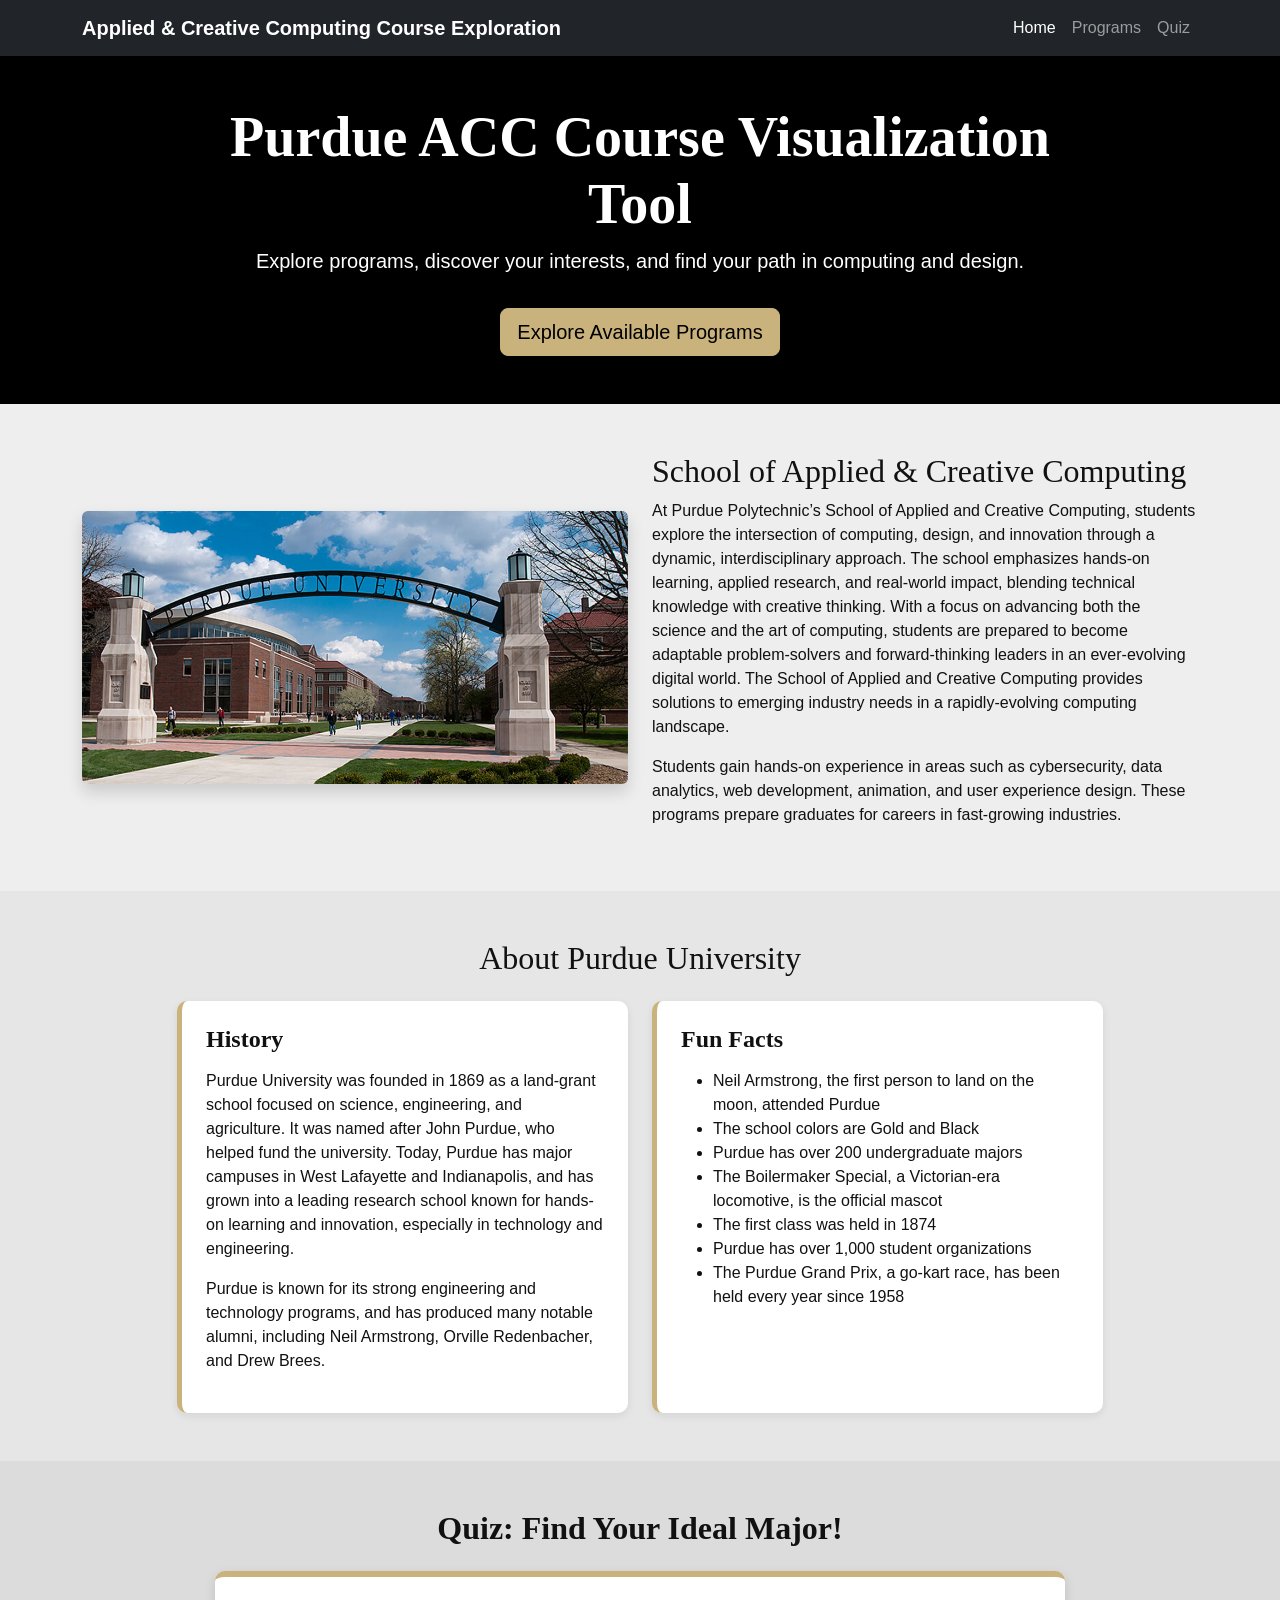
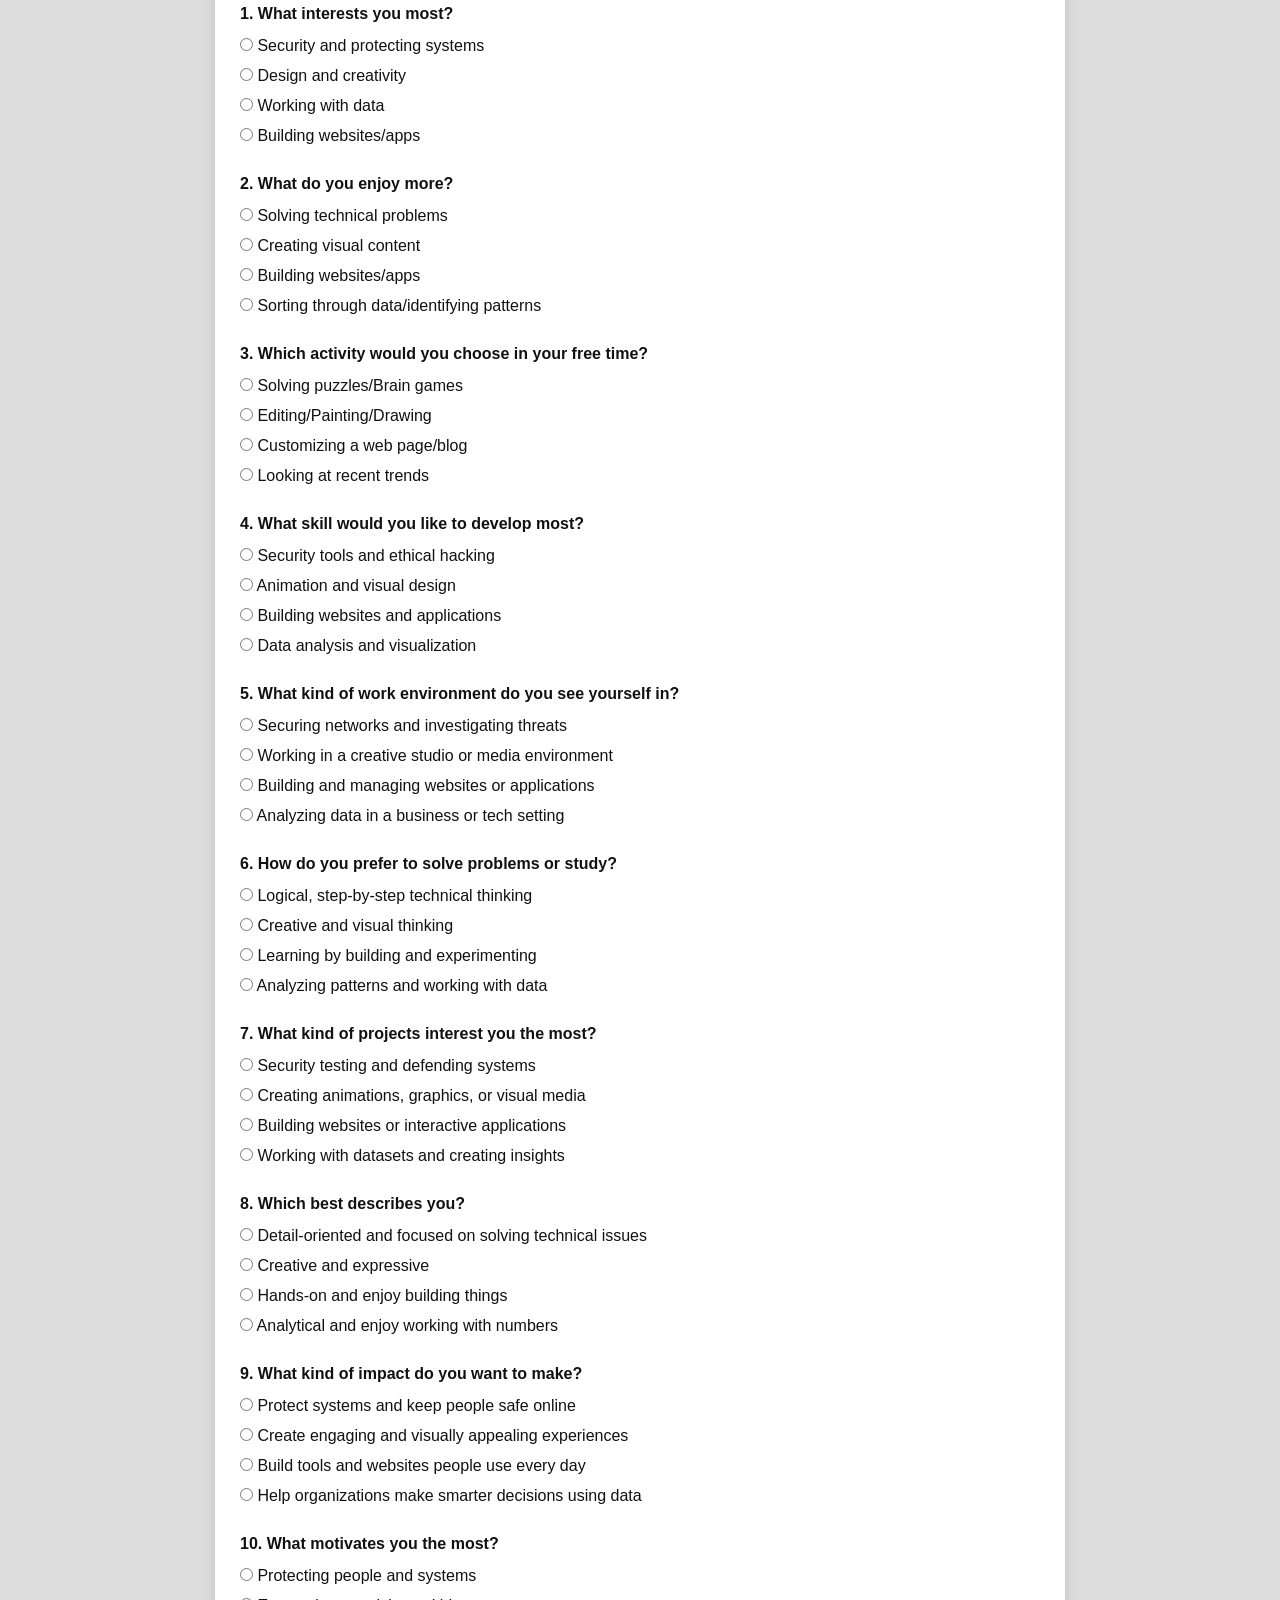
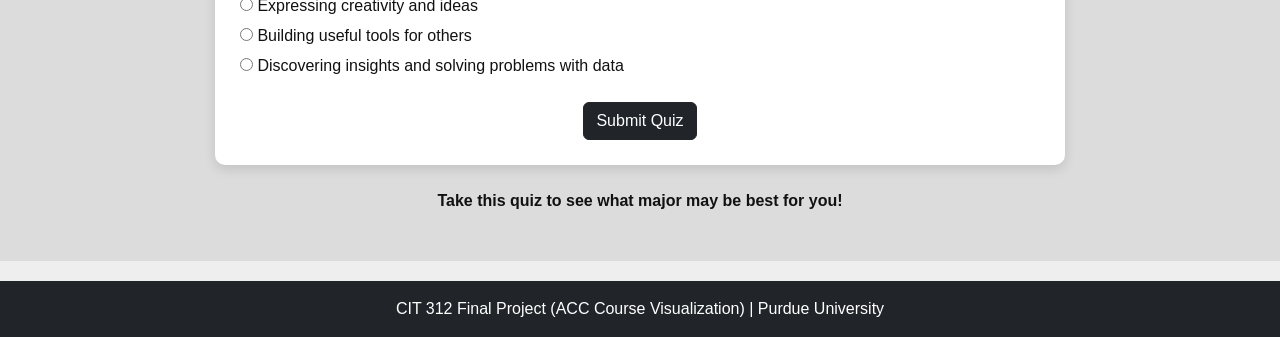
==== commit 9296aba0: "change" ====
--- a/index.html
+++ b/index.html
@@ -113,7 +113,7 @@
 
                 <div class="row g-4 justify-content-center">
                     <div class="col-12 col-md-6 col-lg-5">
-                        <div class="information-sec">
+                        <div class="about-box">
                             <h4>History</h4>
                             <p>
                             Purdue University was founded in 1869 as a land-grant school
@@ -133,7 +133,7 @@
                     </div>
 
                     <div class="col-12 col-md-6 col-lg-5">
-                        <div class="information-sec">
+                        <div class="about-box">
                             <h4>Fun Facts</h4>
                             <ul>
                                 <li>
@@ -141,7 +141,11 @@
                                     attended Purdue</li>
                                 <li>The school colors are Gold and Black</li>
                                 <li>Purdue has over 200 undergraduate majors</li>
-                                <li>The Boilermaker Special is the official mascot</li>
+                                <li>The Boilermaker Special, a Victorian-era locomotive, is the official mascot</li>
+                                <li>The first class was held in 1874</li>
+                                <li>Purdue has over 1,000 student organizations</li>
+                                <li>The Purdue Grand Prix, a go-kart race, has been held every year since 1958</li>
+
                             </ul>
                         </div>
                     </div>
@@ -156,242 +160,183 @@
             <form id="quizForm">
                 <!-- Q1 -->
                 <div class="mb-4">
-                <label class="form-label">1. What interests you most?</label>
-                <div>
-                    <label class="d-block">
-                    <input type="radio" name="q1" value="cyber" required />
-                    Security and protecting systems
-                    </label>
-                    <label class="d-block">
-                    <input type="radio" name="q1" value="design" /> Design and
-                    creativity
-                    </label>
-                    <label class="d-block">
-                    <input type="radio" name="q1" value="data" /> Working with
-                    data
-                    </label>
-                    <label class="d-block">
-                    <input type="radio" name="q1" value="web" /> Building
-                    websites/apps
-                    </label>
-                </div>
+                    <label class="form-label">1. What interests you most?</label>
+                    <div>
+                        <label class="d-block">
+                        <input type="radio" name="q1" value="cyber" required /> Security and protecting systems</label>
+                        <label class="d-block">
+                        <input type="radio" name="q1" value="design" /> Design and creativity</label>
+                        <label class="d-block">
+                        <input type="radio" name="q1" value="data" /> Working with data</label>
+                        <label class="d-block">
+                        <input type="radio" name="q1" value="web" /> Building websites/apps</label>
+                    </div>
                 </div>
 
                 <!-- Q2 -->
                 <div class="mb-4">
-                <label class="form-label">2. What do you enjoy more?</label>
-                <div>
-                    <label class="d-block">
-                    <input type="radio" name="q2" value="cyber" required />
-                    Solving technical problems
-                    </label>
-                    <label class="d-block">
-                    <input type="radio" name="q2" value="design" /> Creating
-                    visual content
-                    </label>
-                    <label class="d-block">
-                    <input type="radio" name="q2" value="web" /> Building
-                    websites/apps
-                    </label>
-                    <label class="d-block">
-                    <input type="radio" name="q2" value="data" /> Sorting through
-                    data / identifying patterns
-                    </label>
-                </div>
+                    <label class="form-label">2. What do you enjoy more?</label>
+                    <div>
+                        <label class="d-block">
+                        <input type="radio" name="q2" value="cyber" required /> Solving technical problems</label>
+                        <label class="d-block">
+                        <input type="radio" name="q2" value="design" /> Creating visual content</label>
+                        <label class="d-block">
+                        <input type="radio" name="q2" value="web" /> Building websites/apps</label>
+                        <label class="d-block">
+                        <input type="radio" name="q2" value="data" /> Sorting through data/identifying patterns</label>
+                    </div>
                 </div>
 
                 <!-- Q3 -->
                 <div class="mb-4">
-                <label class="form-label"
-                    >3. Which class would you enjoy the most?</label
-                >
-                <div>
-                    <label class="d-block">
-                    <input type="radio" name="q3" value="cyber" required />
-                    Cybersecurity Fundamentals
-                    </label>
-                    <label class="d-block">
-                    <input type="radio" name="q3" value="design" /> Animation /
-                    Visual Effects
-                    </label>
-                    <label class="d-block">
-                    <input type="radio" name="q3" value="web" /> Web Development
-                    </label>
-                    <label class="d-block">
-                    <input type="radio" name="q3" value="data" /> Data Analytics
-                    </label>
-                </div>
+                    <label class="form-label"
+                        >3. Which activity would you choose in your free time?</label>
+                    <div>
+                        <label class="d-block">
+                        <input type="radio" name="q3" value="cyber" required />
+                        Solving puzzles/Brain games</label>
+                        <label class="d-block">
+                        <input type="radio" name="q3" value="design" /> Editing/Painting/Drawing</label>
+                        <label class="d-block">
+                        <input type="radio" name="q3" value="web" /> Customizing a web page/blog</label>
+                        <label class="d-block">
+                        <input type="radio" name="q3" value="data" /> Looking at recent trends</label>
+                    </div>
                 </div>
 
                 <!-- Q4 -->
                 <div class="mb-4">
-                <label class="form-label"
-                    >4. What skill would you like to develop most?</label
-                >
-                <div>
-                    <label class="d-block">
-                    <input type="radio" name="q4" value="cyber" required />
-                    Security tools and ethical hacking
-                    </label>
-                    <label class="d-block">
-                    <input type="radio" name="q4" value="design" /> Animation and
-                    visual design
-                    </label>
-                    <label class="d-block">
-                    <input type="radio" name="q4" value="web" /> Building websites
-                    and applications
-                    </label>
-                    <label class="d-block">
-                    <input type="radio" name="q4" value="data" /> Data analysis
-                    and visualization
-                    </label>
-                </div>
+                    <label class="form-label"
+                        >4. What skill would you like to develop most?</label>
+                    <div>
+                        <label class="d-block">
+                        <input type="radio" name="q4" value="cyber" required /> Security tools and ethical hacking</label>
+                        <label class="d-block">
+                        <input type="radio" name="q4" value="design" /> Animation and visual design</label>
+                        <label class="d-block">
+                        <input type="radio" name="q4" value="web" /> Building websites and applications</label>
+                        <label class="d-block">
+                        <input type="radio" name="q4" value="data" /> Data analysis and visualization</label>
+                    </div>
                 </div>
 
                 <!-- Q5 -->
                 <div class="mb-4">
-                <label class="form-label"
-                    >5. What kind of work environment do you see yourself in?</label
-                >
-                <div>
-                    <label class="d-block">
-                    <input type="radio" name="q5" value="cyber" required />
-                    Securing networks and investigating threats
-                    </label>
-                    <label class="d-block">
-                    <input type="radio" name="q5" value="design" /> Working in a
-                    creative studio or media environment
-                    </label>
-                    <label class="d-block">
-                    <input type="radio" name="q5" value="web" /> Building and
-                    managing websites or applications
-                    </label>
-                    <label class="d-block">
-                    <input type="radio" name="q5" value="data" /> Analyzing data
-                    in a business or tech setting
-                    </label>
-                </div>
+                    <label class="form-label"
+                        >5. What kind of work environment do you see yourself in?</label>
+                    <div>
+                        <label class="d-block">
+                        <input type="radio" name="q5" value="cyber" required />
+                        Securing networks and investigating threats</label>
+                        <label class="d-block">
+                        <input type="radio" name="q5" value="design" /> Working in a
+                        creative studio or media environment</label>
+                        <label class="d-block">
+                        <input type="radio" name="q5" value="web" /> Building and
+                        managing websites or applications</label>
+                        <label class="d-block">
+                        <input type="radio" name="q5" value="data" /> Analyzing data
+                        in a business or tech setting</label>
+                    </div>
                 </div>
 
                 <!-- Q6 -->
                 <div class="mb-4">
-                <label class="form-label"
-                    >6. How do you prefer to solve problems or study?</label
-                >
-                <div>
-                    <label class="d-block">
-                    <input type="radio" name="q6" value="cyber" required />
-                    Logical, step-by-step technical thinking
-                    </label>
-                    <label class="d-block">
-                    <input type="radio" name="q6" value="design" /> Creative and
-                    visual thinking
-                    </label>
-                    <label class="d-block">
-                    <input type="radio" name="q6" value="web" /> Learning by
-                    building and experimenting
-                    </label>
-                    <label class="d-block">
-                    <input type="radio" name="q6" value="data" /> Analyzing
-                    patterns and working with data
-                    </label>
-                </div>
+                    <label class="form-label"
+                        >6. How do you prefer to solve problems or study?</label>
+                    <div>
+                        <label class="d-block">
+                        <input type="radio" name="q6" value="cyber" required />
+                        Logical, step-by-step technical thinking</label>
+                        <label class="d-block">
+                        <input type="radio" name="q6" value="design" /> Creative and
+                        visual thinking</label>
+                        <label class="d-block">
+                        <input type="radio" name="q6" value="web" /> Learning by
+                        building and experimenting</label>
+                        <label class="d-block">
+                        <input type="radio" name="q6" value="data" /> Analyzing
+                        patterns and working with data</label>
+                    </div>
                 </div>
 
                 <!-- Q7 -->
                 <div class="mb-4">
-                <label class="form-label"
-                    >7. What kind of projects interest you the most?</label
-                >
-                <div>
-                    <label class="d-block">
-                    <input type="radio" name="q7" value="cyber" required />
-                    Security testing and defending systems
-                    </label>
-                    <label class="d-block">
-                    <input type="radio" name="q7" value="design" /> Creating
-                    animations, graphics, or visual media
-                    </label>
-                    <label class="d-block">
-                    <input type="radio" name="q7" value="web" /> Building websites
-                    or interactive applications
-                    </label>
-                    <label class="d-block">
-                    <input type="radio" name="q7" value="data" /> Working with
-                    datasets and creating insights
-                    </label>
-                </div>
+                    <label class="form-label"
+                        >7. What kind of projects interest you the most?</label>
+                    <div>
+                        <label class="d-block">
+                        <input type="radio" name="q7" value="cyber" required />
+                        Security testing and defending systems</label>
+                        <label class="d-block">
+                        <input type="radio" name="q7" value="design" /> Creating
+                        animations, graphics, or visual media</label>
+                        <label class="d-block">
+                        <input type="radio" name="q7" value="web" /> Building websites
+                        or interactive applications</label>
+                        <label class="d-block">
+                        <input type="radio" name="q7" value="data" /> Working with
+                        datasets and creating insights</label>
+                    </div>
                 </div>
 
                 <!-- Q8 -->
                 <div class="mb-4">
-                <label class="form-label">8. Which best describes you?</label>
-                <div>
-                    <label class="d-block">
-                    <input type="radio" name="q8" value="cyber" required />
-                    Detail-oriented and focused on solving technical issues
-                    </label>
-                    <label class="d-block">
-                    <input type="radio" name="q8" value="design" /> Creative and
-                    expressive
-                    </label>
-                    <label class="d-block">
-                    <input type="radio" name="q8" value="web" /> Hands-on and
-                    enjoy building things
-                    </label>
-                    <label class="d-block">
-                    <input type="radio" name="q8" value="data" /> Analytical and
-                    enjoy working with numbers
-                    </label>
-                </div>
+                    <label class="form-label">8. Which best describes you?</label>
+                    <div>
+                        <label class="d-block">
+                        <input type="radio" name="q8" value="cyber" required />
+                        Detail-oriented and focused on solving technical issues</label>
+                        <label class="d-block">
+                        <input type="radio" name="q8" value="design" /> Creative and
+                        expressive</label>
+                        <label class="d-block">
+                        <input type="radio" name="q8" value="web" /> Hands-on and
+                        enjoy building things</label>
+                        <label class="d-block">
+                        <input type="radio" name="q8" value="data" /> Analytical and
+                        enjoy working with numbers</label>
+                    </div>
                 </div>
 
                 <!-- Q9 -->
                 <div class="mb-4">
-                <label class="form-label"
-                    >9. What kind of impact do you want to make?</label
-                >
-                <div>
-                    <label class="d-block">
-                    <input type="radio" name="q9" value="cyber" required />
-                    Protect systems and keep people safe online
-                    </label>
-                    <label class="d-block">
-                    <input type="radio" name="q9" value="design" /> Create
-                    engaging and visually appealing experiences
-                    </label>
-                    <label class="d-block">
-                    <input type="radio" name="q9" value="web" /> Build tools and
-                    websites people use every day
-                    </label>
-                    <label class="d-block">
-                    <input type="radio" name="q9" value="data" /> Help
-                    organizations make smarter decisions using data
-                    </label>
-                </div>
+                    <label class="form-label"
+                        >9. What kind of impact do you want to make?</label>
+                    <div>
+                        <label class="d-block">
+                        <input type="radio" name="q9" value="cyber" required />
+                        Protect systems and keep people safe online</label>
+                        <label class="d-block">
+                        <input type="radio" name="q9" value="design" /> Create
+                        engaging and visually appealing experiences</label>
+                        <label class="d-block">
+                        <input type="radio" name="q9" value="web" /> Build tools and
+                        websites people use every day</label>
+                        <label class="d-block">
+                        <input type="radio" name="q9" value="data" /> Help
+                        organizations make smarter decisions using data</label>
+                    </div>
                 </div>
 
                 <!-- Q10 -->
                 <div class="mb-4">
-                <label class="form-label">10. What motivates you the most?</label>
-                <div>
-                    <label class="d-block">
-                    <input type="radio" name="q10" value="cyber" required />
-                    Protecting people and systems
-                    </label>
-                    <label class="d-block">
-                    <input type="radio" name="q10" value="design" /> Expressing
-                    creativity and ideas
-                    </label>
-                    <label class="d-block">
-                    <input type="radio" name="q10" value="web" /> Building useful
-                    tools for others
-                    </label>
-                    <label class="d-block">
-                    <input type="radio" name="q10" value="data" /> Discovering
-                    insights and solving problems with data
-                    </label>
-                </div>
+                    <label class="form-label">10. What motivates you the most?</label>
+                    <div>
+                        <label class="d-block">
+                        <input type="radio" name="q10" value="cyber" required />
+                        Protecting people and systems</label>
+                        <label class="d-block">
+                        <input type="radio" name="q10" value="design" /> Expressing
+                        creativity and ideas</label>
+                        <label class="d-block">
+                        <input type="radio" name="q10" value="web" /> Building useful
+                        tools for others</label>
+                        <label class="d-block">
+                        <input type="radio" name="q10" value="data" /> Discovering
+                        insights and solving problems with data</label>
+                    </div>
                 </div>
 
                 <div class="text-center">
--- a/styles.css
+++ b/styles.css
@@ -15,6 +15,11 @@
     .hero,
     .program-hero {
     background-color: #000000;
+    }
+
+    .hero .container {
+    max-width: 900px;
+    margin: 0 auto;
     }
 
     .navbar-brand {
@@ -41,7 +46,7 @@
     background-color: #e6e6e6 !important;
     }
 
-    .information-sec {
+    .about-box {
     margin: 0 auto;
     background-color: white;
     padding: 24px;
@@ -51,7 +56,7 @@
     box-shadow: 0 3px 8px rgba(0, 0, 0, 0.08);
     }
 
-    .information-sec h4 {
+    .about-box h4 {
     font-weight: bold;
     margin-bottom: 15px;
     }
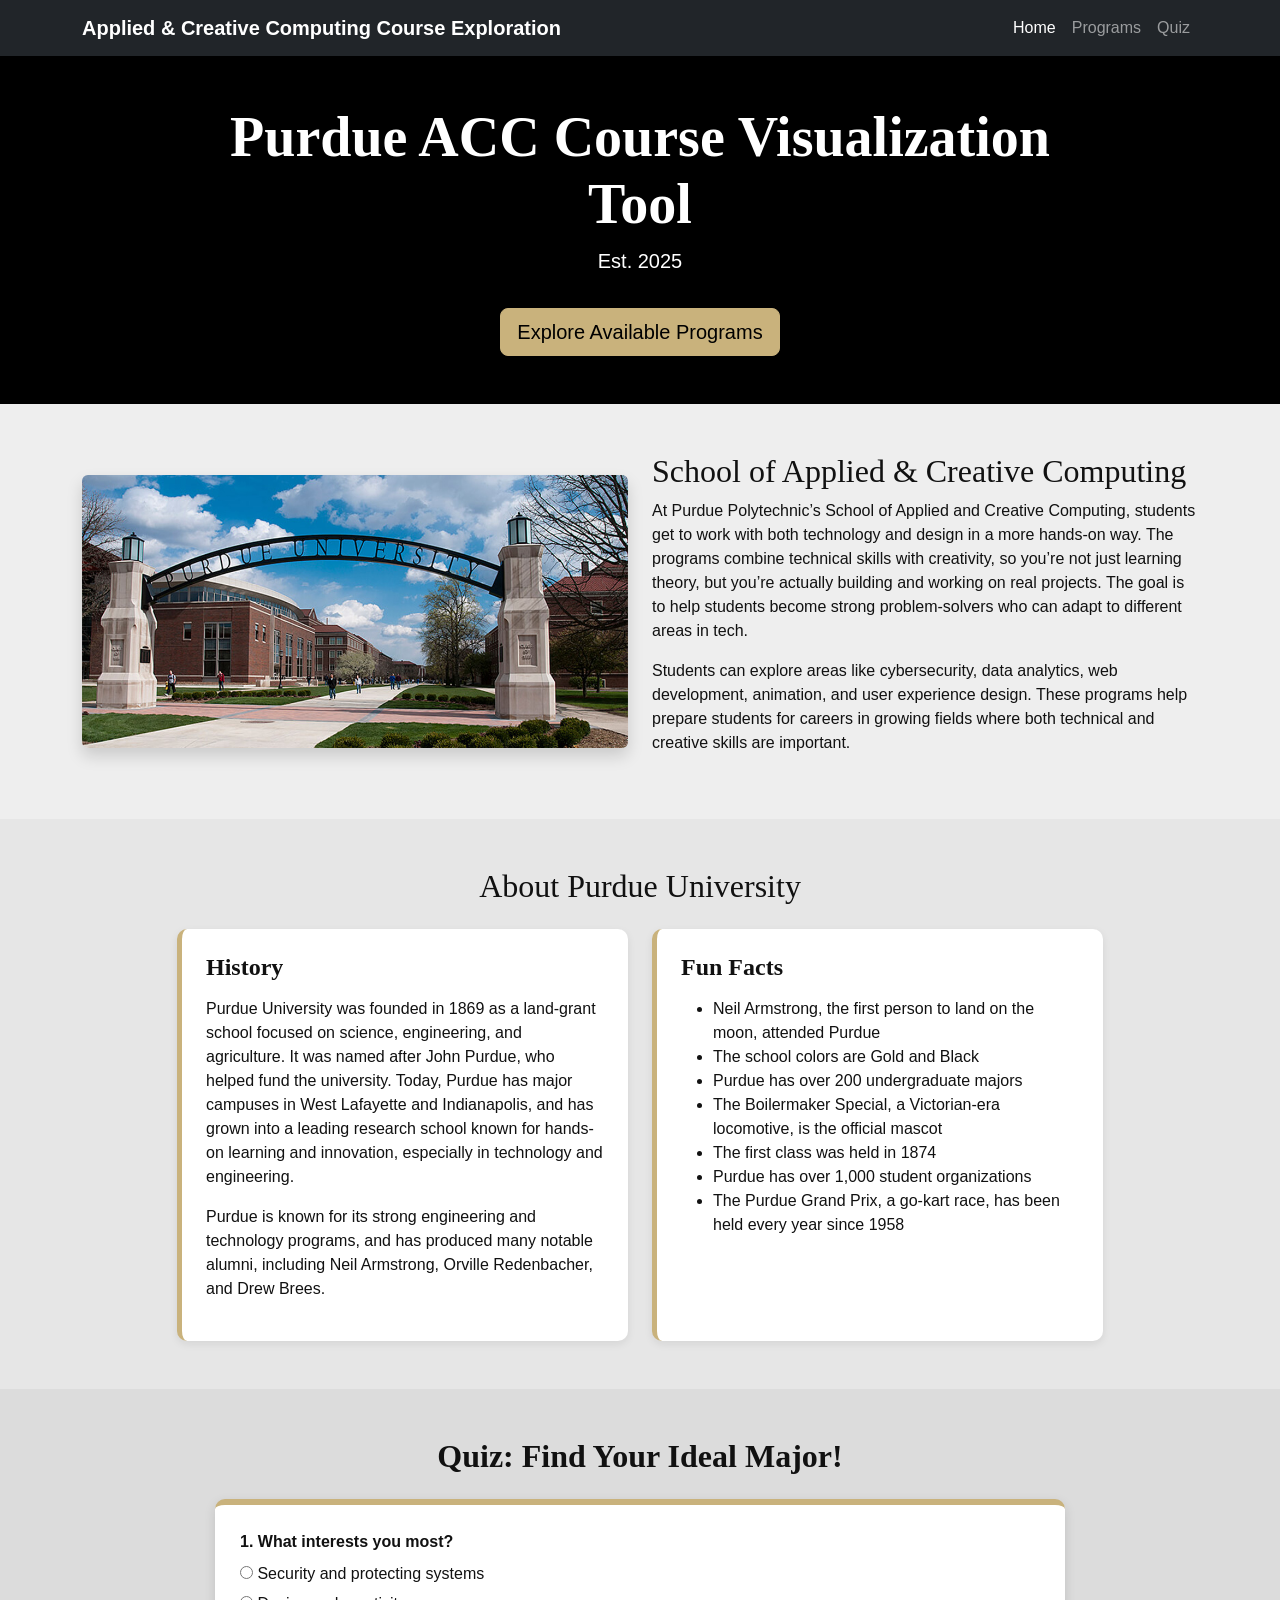
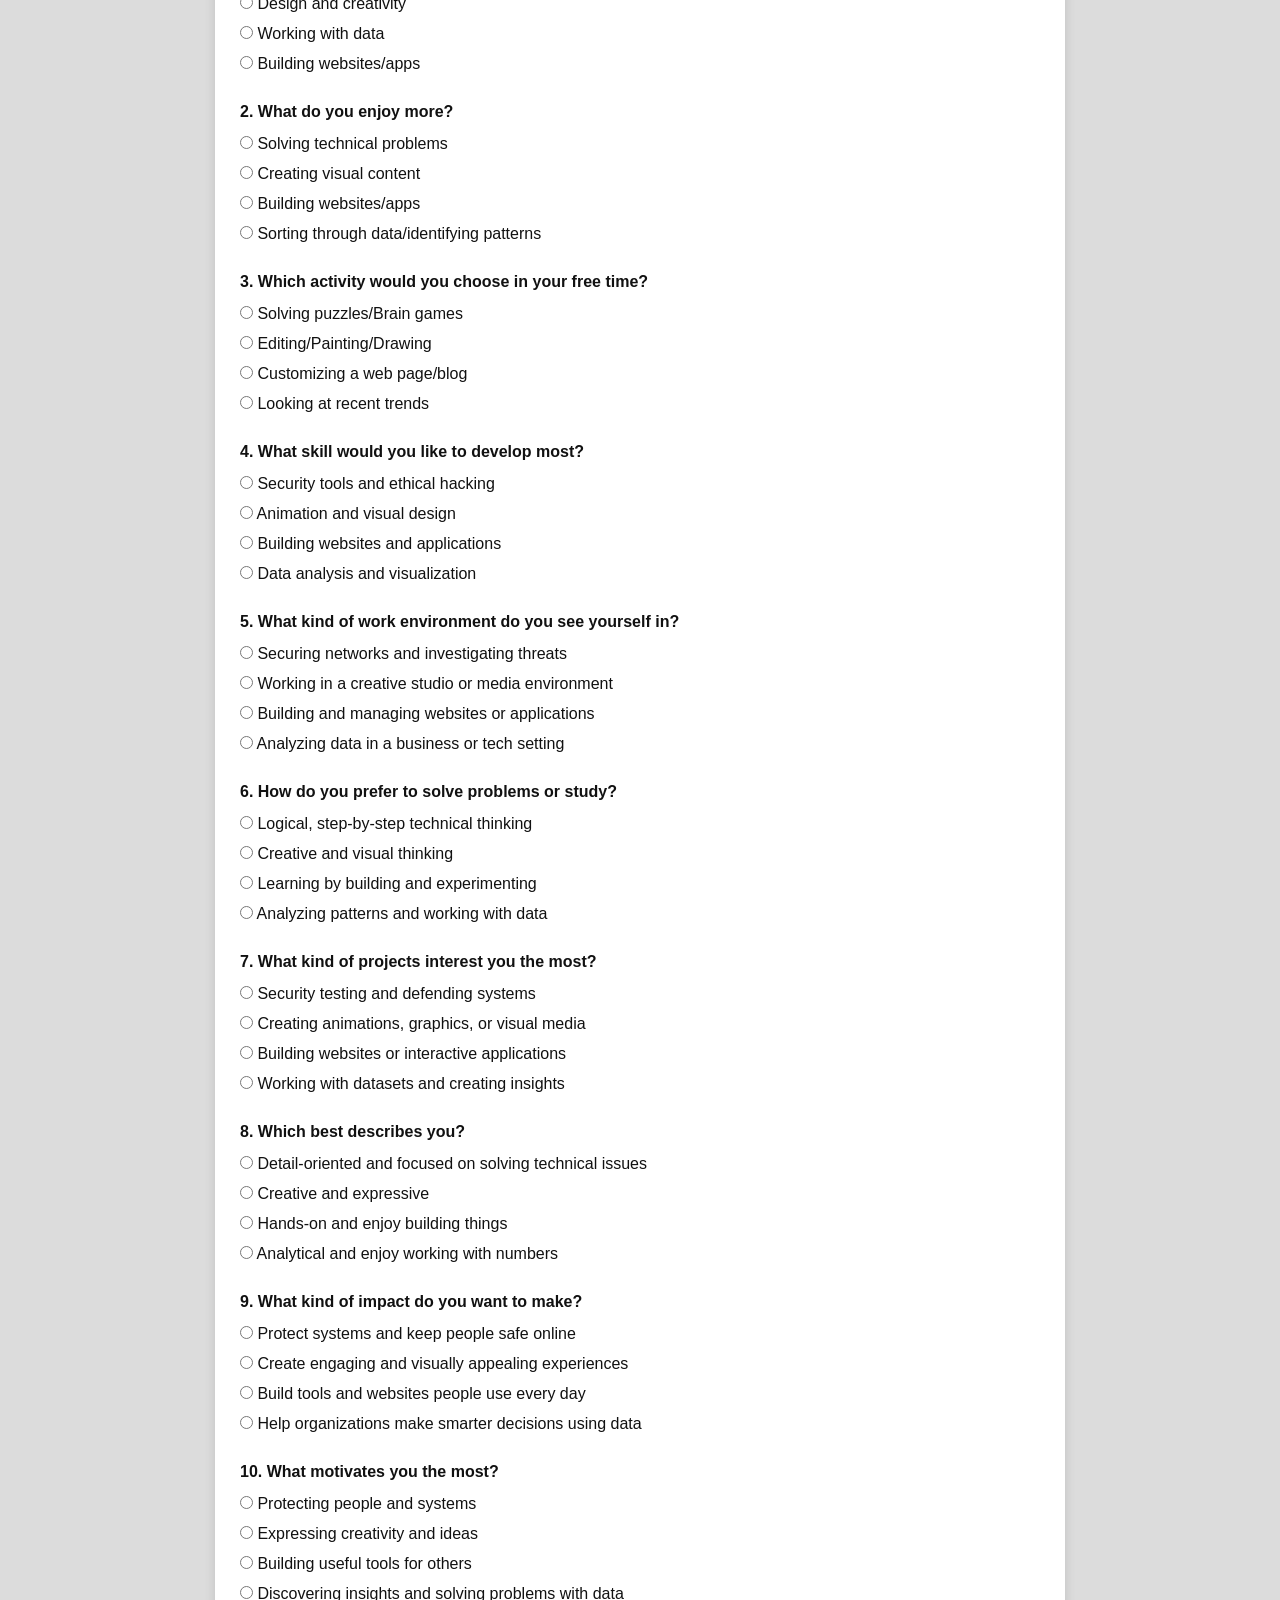
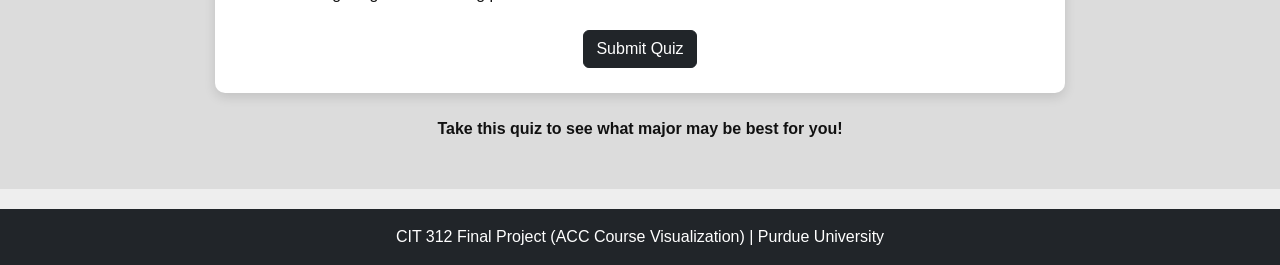
==== commit 69083218: "blurb" ====
--- a/index.html
+++ b/index.html
@@ -61,8 +61,7 @@
                 Purdue ACC Course Visualization Tool
             </h1>
             <p class="lead">
-                Explore programs, discover your interests, and find your path in
-                computing and design.
+                Est. 2025
             </p>
             <a href="programs.html" class="btn btn-warning btn-lg mt-3"
                 >Explore Available Programs</a
@@ -84,23 +83,13 @@
                 <div class="col-md-6">
                 <h2>School of Applied & Creative Computing</h2>
                 <p>
-                    At Purdue Polytechnic’s School of Applied and Creative
-                    Computing, students explore the intersection of computing,
-                    design, and innovation through a dynamic, interdisciplinary
-                    approach. The school emphasizes hands-on learning, applied
-                    research, and real-world impact, blending technical knowledge
-                    with creative thinking. With a focus on advancing both the
-                    science and the art of computing, students are prepared to
-                    become adaptable problem-solvers and forward-thinking leaders in
-                    an ever-evolving digital world. The School of Applied and
-                    Creative Computing provides solutions to emerging industry needs
-                    in a rapidly-evolving computing landscape.
+                At Purdue Polytechnic’s School of Applied and Creative Computing, students get to work with both technology and design in a more hands-on way. 
+                The programs combine technical skills with creativity, so you’re not just learning theory, but 
+                you’re actually building and working on real projects. The goal is to help students become strong problem-solvers who can adapt to different areas in tech.
                 </p>
                 <p>
-                    Students gain hands-on experience in areas such as
-                    cybersecurity, data analytics, web development, animation, and
-                    user experience design. These programs prepare graduates for
-                    careers in fast-growing industries.
+                    Students can explore areas like cybersecurity, data analytics, web development, animation, and user experience design. 
+                    These programs help prepare students for careers in growing fields where both technical and creative skills are important.
                 </p>
                 </div>
             </div>
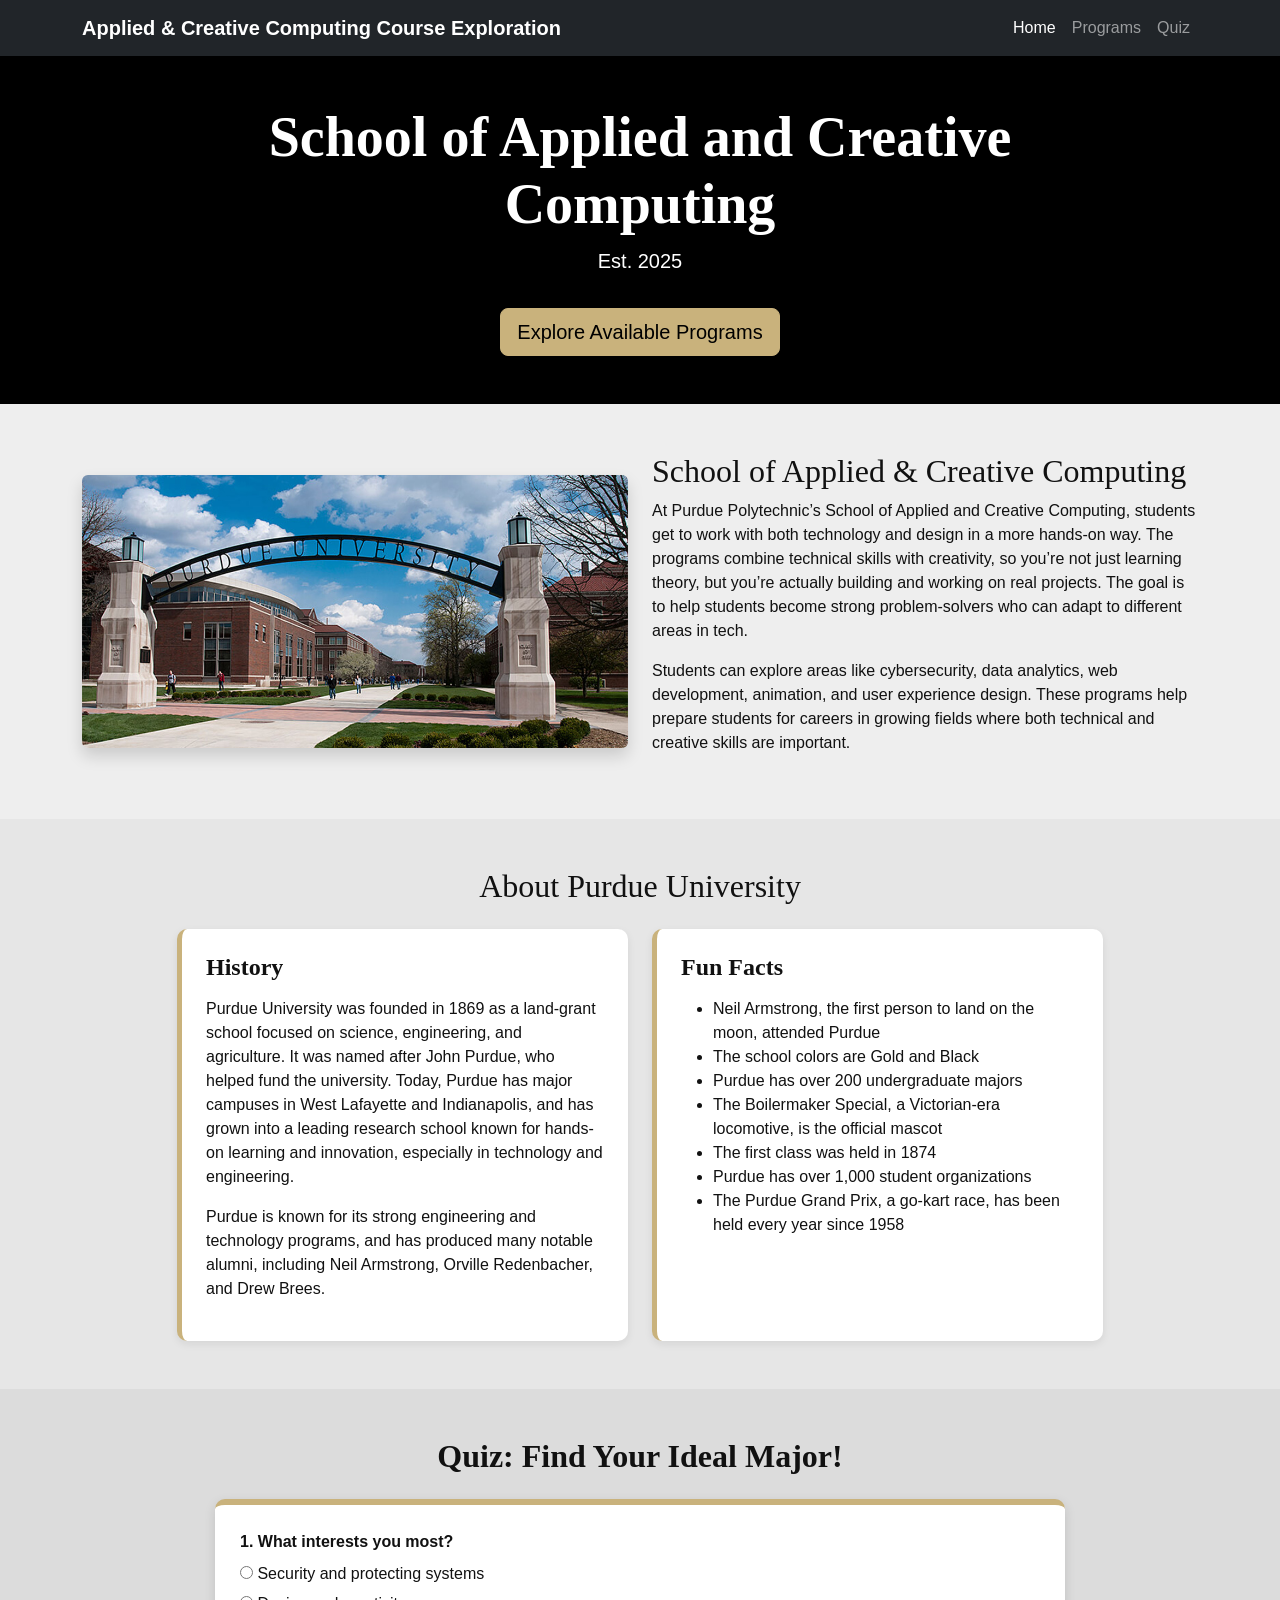
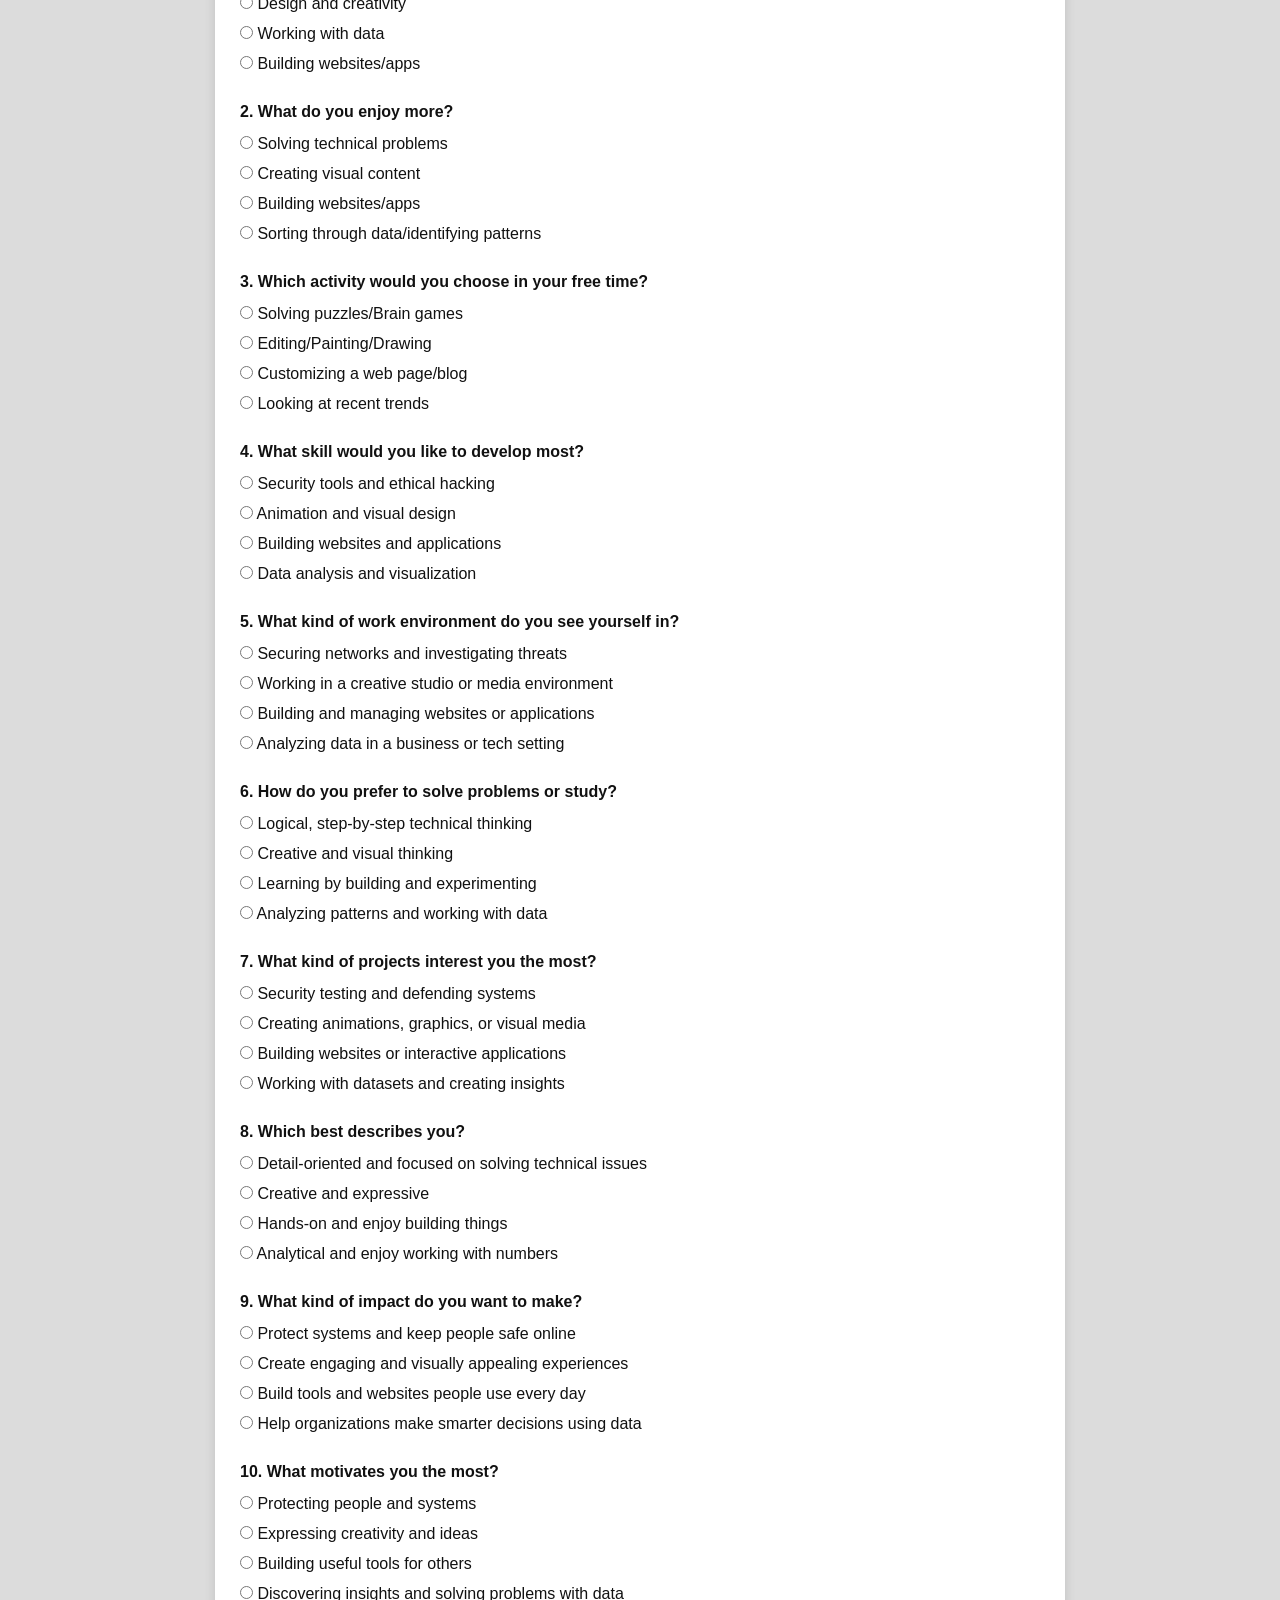
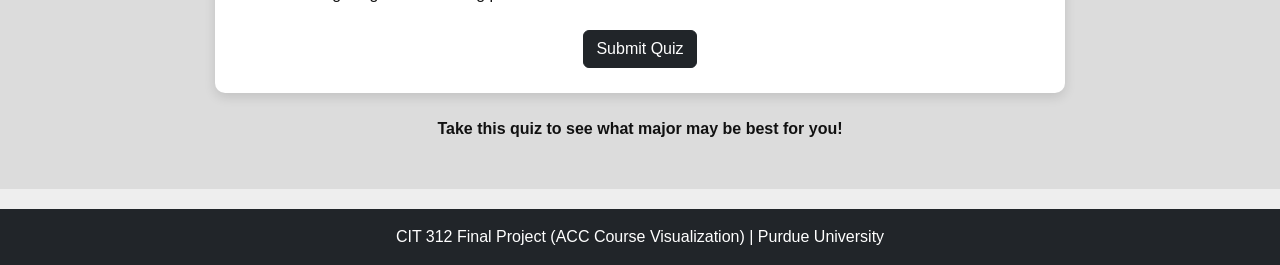
==== commit 6bea23bb: "header" ====
--- a/index.html
+++ b/index.html
@@ -58,7 +58,7 @@
         <section class="hero text-white text-center py-5">
             <div class="container">
             <h1 class="display-4 fw-bold">
-                Purdue ACC Course Visualization Tool
+                School of Applied and Creative Computing
             </h1>
             <p class="lead">
                 Est. 2025
